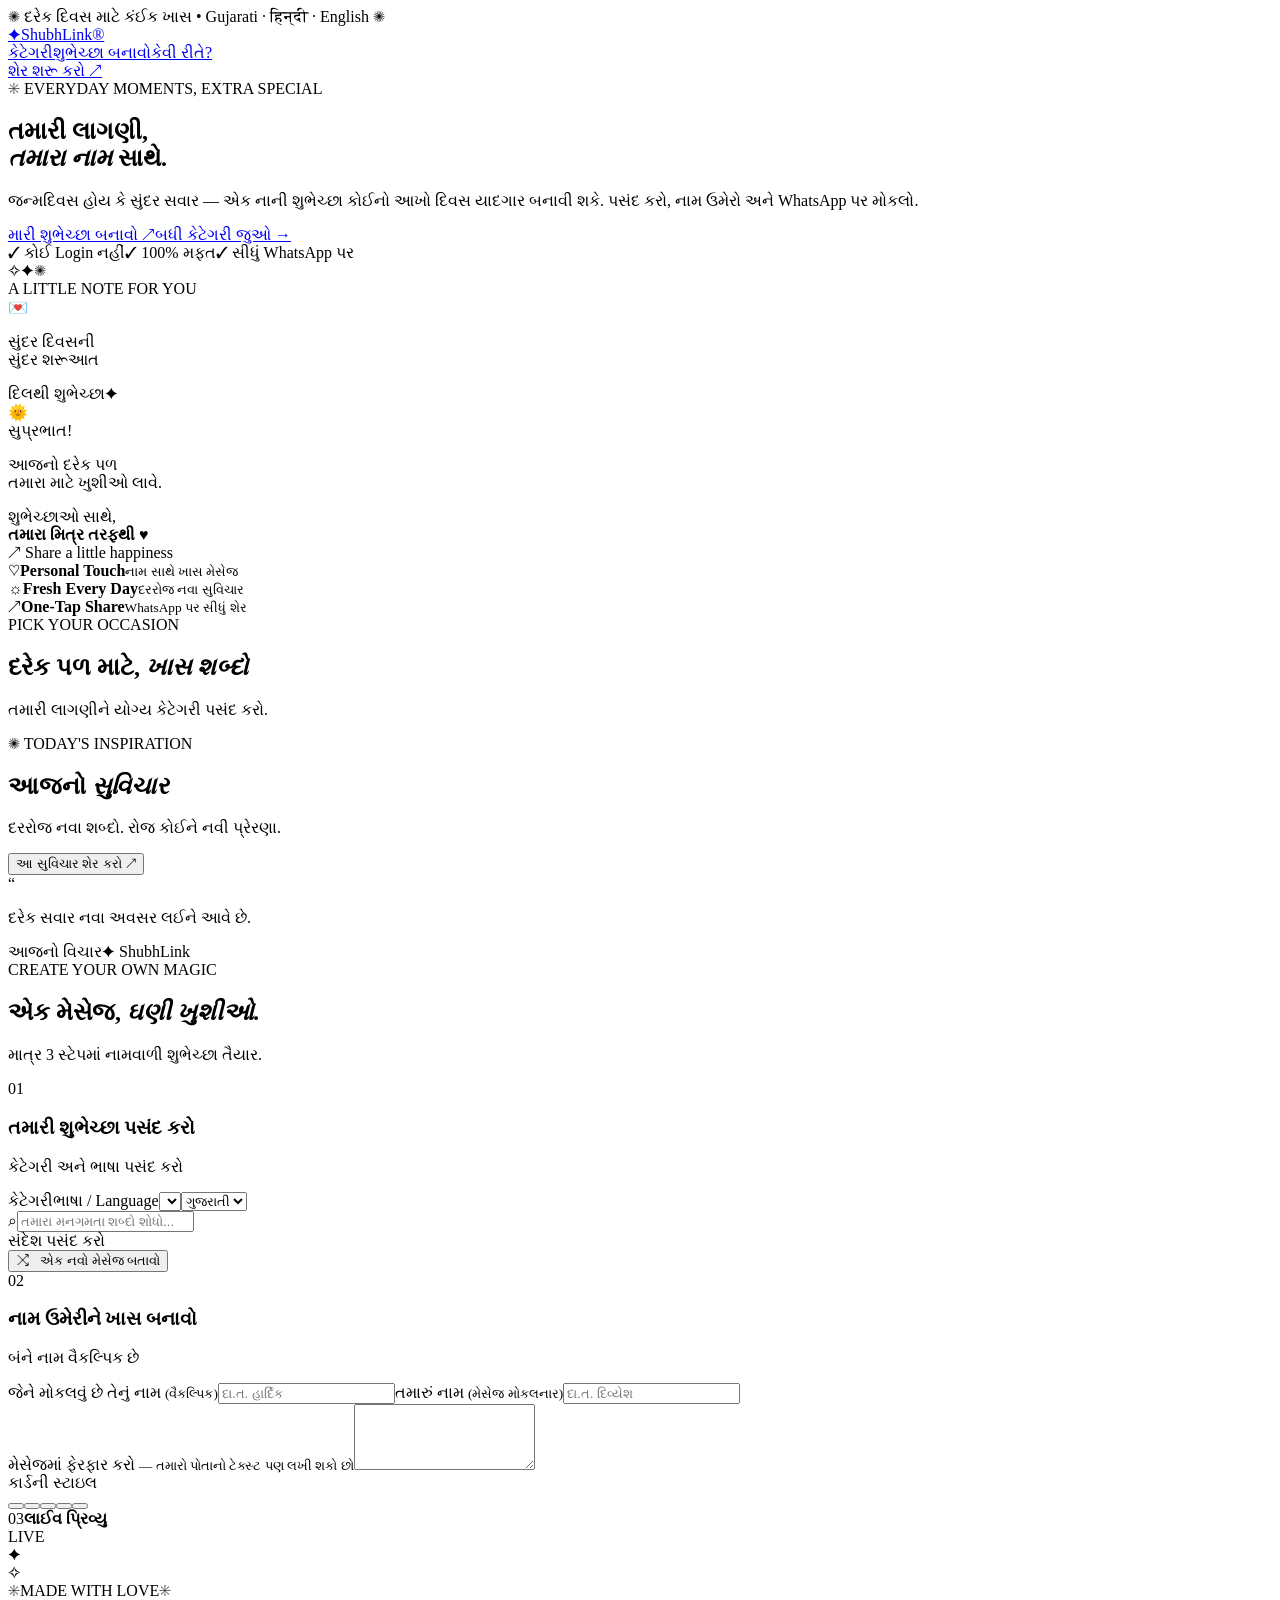
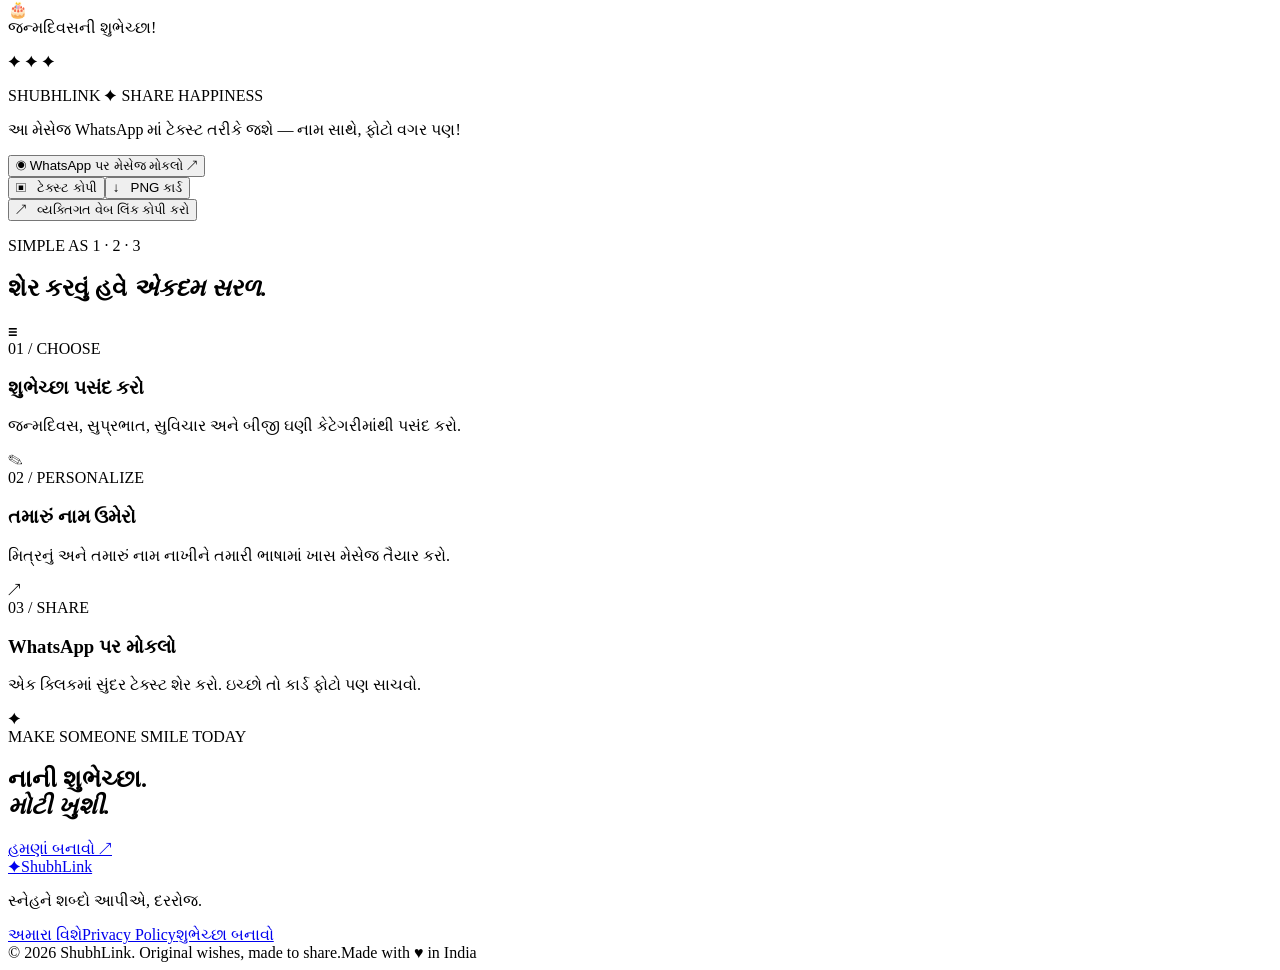
==== index.html @ 708e8452 "Add files via upload" ====
<!doctype html>
<html lang="gu">
<head>
  <meta charset="utf-8">
  <meta name="viewport" content="width=device-width,initial-scale=1,viewport-fit=cover">
  <meta name="theme-color" content="#f7f4f0">
  <meta name="description" content="ShubhLink પર Birthday, Good Morning, રોજના સુવિચાર અને નવા વિચારોની સુંદર શુભેચ્છા બનાવો. તમારું અને મિત્રનું નામ લખીને WhatsApp પર ટેક્સ્ટ કે લિંક શેર કરો.">
  <meta property="og:type" content="website">
  <meta property="og:title" content="ShubhLink — નામ સાથે દિલથી શુભેચ્છા">
  <meta property="og:description" content="જન્મદિવસ, સુપ્રભાત અને દૈનિક સુવિચાર તમારા નામ સાથે WhatsApp પર મોકલો.">
  <meta name="robots" content="index,follow">
  <link rel="icon" href="assets/icon.svg" type="image/svg+xml">
  <link rel="manifest" href="manifest.webmanifest">
  <link rel="preconnect" href="https://fonts.googleapis.com">
  <link rel="preconnect" href="https://fonts.gstatic.com" crossorigin>
  <link href="https://fonts.googleapis.com/css2?family=Noto+Sans+Gujarati:wght@400;500;600;700;800&family=Manrope:wght@400;500;600;700;800&display=swap" rel="stylesheet">
  <link rel="stylesheet" href="styles.css">
  <script defer src="data.js"></script>
  <script defer src="app.js"></script>
  <title>ShubhLink — તમારી લાગણી, તમારા નામ સાથે</title>
</head>
<body>
  <div class="announcement"><span class="sun">✺</span> દરેક દિવસ માટે કંઈક ખાસ <span class="announce-dot">•</span> Gujarati · हिन्दी · English <span class="sun">✺</span></div>
  <header class="site-header">
    <a class="brand" href="#home" aria-label="ShubhLink Home"><span class="brand-icon">✦</span><span>Shubh<span class="brand-em">Link</span></span><span class="brand-reg">®</span></a>
    <nav class="header-nav" aria-label="મુખ્ય મેનુ"><a href="#categories">કેટેગરી</a><a href="#create">શુભેચ્છા બનાવો</a><a href="#how">કેવી રીતે?</a></nav>
    <a href="#create" class="nav-cta">શેર શરૂ કરો <span aria-hidden="true">↗</span></a>
  </header>
  <main id="home">
    <section class="hero wrap" aria-label="સ્વાગત">
      <div class="hero-content">
        <div class="eyebrow"><span class="eyebrow-bloom">✳</span> EVERYDAY MOMENTS, EXTRA SPECIAL</div>
        <h1>તમારી લાગણી,<br><em>તમારા નામ</em> સાથે.</h1>
        <p class="hero-description">જન્મદિવસ હોય કે સુંદર સવાર — એક નાની શુભેચ્છા કોઈનો આખો દિવસ યાદગાર બનાવી શકે. પસંદ કરો, નામ ઉમેરો અને WhatsApp પર મોકલો.</p>
        <div class="hero-cta-row"><a class="primary-button" href="#create">મારી શુભેચ્છા બનાવો <span>↗</span></a><a href="#categories" class="text-link">બધી કેટેગરી જુઓ <span>→</span></a></div>
        <div class="hero-points"><span>✓ કોઈ Login નહીં</span><span>✓ 100% મફત</span><span>✓ સીધું WhatsApp પર</span></div>
      </div>
      <div class="hero-illustration" aria-hidden="true">
        <div class="orbit orbit-one"></div><div class="orbit orbit-two"></div>
        <span class="hero-spark spark1">✧</span><span class="hero-spark spark2">✦</span><span class="hero-spark spark3">✺</span>
        <div class="note note-back"><div class="note-mini">A LITTLE NOTE FOR YOU</div><div class="note-back-emoji">💌</div><p>સુંદર દિવસની<br>સુંદર શરૂઆત</p></div>
        <div class="note note-front"><div class="note-top"><span>દિલથી શુભેચ્છા</span><span>✦</span></div><div class="note-icon">🌞</div><div class="note-big">સુપ્રભાત!</div><p>આજનો દરેક પળ<br>તમારા માટે ખુશીઓ લાવે.</p><div class="note-sign">શુભેચ્છાઓ સાથે,<br><strong>તમારા મિત્ર તરફથી ♥</strong></div></div>
        <div class="hero-send">↗ <span>Share a little happiness</span></div>
      </div>
    </section>
    <section class="quick-promise wrap"><div><span class="promise-icon">♡</span><strong>Personal Touch</strong><small>નામ સાથે ખાસ મેસેજ</small></div><div><span class="promise-icon">☼</span><strong>Fresh Every Day</strong><small>દરરોજ નવા સુવિચાર</small></div><div><span class="promise-icon">↗</span><strong>One-Tap Share</strong><small>WhatsApp પર સીધું શેર</small></div></section>
    <section class="category-section wrap" id="categories"><div class="section-intro"><div><span class="small-head">PICK YOUR OCCASION</span><h2>દરેક પળ માટે, <em>ખાસ શબ્દો</em></h2></div><p>તમારી લાગણીને યોગ્ય કેટેગરી પસંદ કરો.</p></div><div id="categoryGrid" class="category-grid" aria-label="શુભેચ્છા કેટેગરી"></div></section>
    <section class="today-section wrap" aria-labelledby="todayHeading"><div class="today-left"><div class="daily-badge">✺ TODAY'S INSPIRATION</div><h2 id="todayHeading">આજનો <em>સુવિચાર</em></h2><p>દરરોજ નવા શબ્દો. રોજ કોઈને નવી પ્રેરણા.</p><button type="button" id="useDaily" class="today-button">આ સુવિચાર શેર કરો <span>↗</span></button></div><div class="today-quote"><div class="today-quotation">“</div><p id="dailyQuoteText">દરેક સવાર નવા અવસર લઈને આવે છે.</p><div class="quote-foot"><span id="dailyDate">આજનો વિચાર</span><span>✦ ShubhLink</span></div></div></section>
    <section class="creator-section wrap" id="create"><div class="section-intro creator-heading"><div><span class="small-head">CREATE YOUR OWN MAGIC</span><h2>એક મેસેજ, <em>ઘણી ખુશીઓ.</em></h2></div><p>માત્ર 3 સ્ટેપમાં નામવાળી શુભેચ્છા તૈયાર.</p></div>
      <div id="recipientBanner" class="recipient-banner" hidden><div><strong id="recipientHeading">તમારા માટે ખાસ શુભેચ્છા 💌</strong><p id="recipientSub">તમારા મિત્રએ આ શુભેચ્છા મોકલી છે.</p></div><button type="button" id="createYourOwn" class="banner-action">મારી પણ બનાવું ↗</button></div>
      <div class="creator-layout">
        <div class="studio-panel">
          <div class="studio-header"><span class="step-pip">01</span><div><h3>તમારી શુભેચ્છા પસંદ કરો</h3><p>કેટેગરી અને ભાષા પસંદ કરો</p></div></div>
          <div class="filter-row"><label class="field-label" for="categorySelect">કેટેગરી</label><label class="field-label" for="languageSelect">ભાષા / Language</label><select id="categorySelect" aria-label="કેટેગરી"></select><select id="languageSelect" aria-label="ભાષા"><option value="gu">ગુજરાતી</option><option value="hi">हिन्दी</option><option value="en">English</option></select></div>
          <div class="search-bar"><span aria-hidden="true">⌕</span><input type="search" id="messageSearch" placeholder="તમારા મનગમતા શબ્દો શોધો..." aria-label="શુભેચ્છા શોધો"></div>
          <div class="template-heading"><span>સંદેશ પસંદ કરો</span><span id="resultCount" class="template-count"></span></div>
          <div id="templateGrid" class="template-grid" aria-label="તૈયાર શુભેચ્છા મેસેજ"></div>
          <button type="button" class="random-button" id="randomButton">⤨ &nbsp; એક નવો મેસેજ બતાવો</button>
          <div class="form-divider"></div>
          <div class="studio-header"><span class="step-pip">02</span><div><h3>નામ ઉમેરીને ખાસ બનાવો</h3><p>બંને નામ વૈકલ્પિક છે</p></div></div>
          <div class="name-fields"><label>જેને મોકલવું છે તેનું નામ <small>(વૈકલ્પિક)</small><input id="recipientName" maxlength="50" placeholder="દા.ત. હાર્દિક" autocomplete="off"></label><label>તમારું નામ <small>(મેસેજ મોકલનાર)</small><input id="senderName" maxlength="50" placeholder="દા.ત. દિવ્યેશ" autocomplete="name"></label></div>
          <label class="custom-label" for="customMessage">મેસેજમાં ફેરફાર કરો <small>— તમારો પોતાનો ટેક્સ્ટ પણ લખી શકો છો</small></label><textarea id="customMessage" rows="4" maxlength="450" spellcheck="true"></textarea>
          <div class="style-picker"><span>કાર્ડની સ્ટાઇલ</span><div id="themeSwatches" class="swatches" role="group" aria-label="કાર્ડ કલર પસંદ કરો"><button data-theme="rose" type="button" class="swatch rose active" aria-label="ગુલાબી રંગ" aria-pressed="true"></button><button data-theme="sunshine" type="button" class="swatch sunshine" aria-label="સોનેરી રંગ" aria-pressed="false"></button><button data-theme="mint" type="button" class="swatch mint" aria-label="લીલો રંગ" aria-pressed="false"></button><button data-theme="violet" type="button" class="swatch violet" aria-label="જાંબલી રંગ" aria-pressed="false"></button><button data-theme="midnight" type="button" class="swatch midnight" aria-label="બ્લુ રંગ" aria-pressed="false"></button></div></div>
        </div>
        <aside class="preview-panel" aria-label="તમારી શુભેચ્છાની પ્રિવ્યુ"><div class="preview-header"><div><span class="step-pip">03</span><strong>લાઈવ પ્રિવ્યુ</strong></div><span class="preview-hint"><span class="live-dot"></span> LIVE</span></div>
          <div id="wishCard" class="wish-card theme-rose"><div class="card-pattern pattern-a">✦</div><div class="card-pattern pattern-b">✧</div><div class="card-topline"><span>✳</span><span>MADE WITH LOVE</span><span>✳</span></div><div id="cardEmoji" class="card-emoji">🎂</div><div id="cardTitle" class="card-title">જન્મદિવસની શુભેચ્છા!</div><div id="cardRecipient" class="card-recipient" hidden></div><p id="cardMessage" class="card-message"></p><div class="card-sep">✦ ✦ ✦</div><p id="cardSender" class="card-sender"></p><div class="card-brand">SHUBHLINK <span>✦</span> SHARE HAPPINESS</div></div>
          <p class="preview-tip">આ મેસેજ WhatsApp માં ટેક્સ્ટ તરીકે જશે — નામ સાથે, ફોટો વગર પણ!</p>
          <div class="share-stack"><button id="whatsappButton" type="button" class="whatsapp-button"><span class="wa-mark">◉</span> WhatsApp પર મેસેજ મોકલો <span>↗</span></button><div class="secondary-actions"><button type="button" id="copyButton">▣ &nbsp; ટેક્સ્ટ કોપી</button><button type="button" id="downloadButton">↓ &nbsp; PNG કાર્ડ</button></div><button class="link-action" type="button" id="copyLinkButton">↗ &nbsp; વ્યક્તિગત વેબ લિંક કોપી કરો</button><p id="shareFeedback" class="share-feedback" role="status" aria-live="polite"></p></div>
        </aside>
      </div>
    </section>
    <section class="how-section wrap" id="how"><div class="section-intro"><div><span class="small-head">SIMPLE AS 1 · 2 · 3</span><h2>શેર કરવું હવે <em>એકદમ સરળ.</em></h2></div></div><div class="how-grid"><article><div class="how-icon">☰</div><span>01 / CHOOSE</span><h3>શુભેચ્છા પસંદ કરો</h3><p>જન્મદિવસ, સુપ્રભાત, સુવિચાર અને બીજી ઘણી કેટેગરીમાંથી પસંદ કરો.</p></article><article><div class="how-icon">✎</div><span>02 / PERSONALIZE</span><h3>તમારું નામ ઉમેરો</h3><p>મિત્રનું અને તમારું નામ નાખીને તમારી ભાષામાં ખાસ મેસેજ તૈયાર કરો.</p></article><article><div class="how-icon">↗</div><span>03 / SHARE</span><h3>WhatsApp પર મોકલો</h3><p>એક ક્લિકમાં સુંદર ટેક્સ્ટ શેર કરો. ઇચ્છો તો કાર્ડ ફોટો પણ સાચવો.</p></article></div></section>
    <section class="bottom-cta wrap"><div class="cta-star">✦</div><div><span>MAKE SOMEONE SMILE TODAY</span><h2>નાની શુભેચ્છા.<br><em>મોટી ખુશી.</em></h2></div><a href="#create" class="white-button">હમણાં બનાવો ↗</a></section>
  </main>
  <footer class="site-footer wrap"><div class="footer-primary"><div><a class="brand" href="#home"><span class="brand-icon">✦</span><span>Shubh<span class="brand-em">Link</span></span></a><p>સ્નેહને શબ્દો આપીએ, દરરોજ.</p></div><div class="footer-links"><a href="about.html">અમારા વિશે</a><a href="privacy.html">Privacy Policy</a><a href="#create">શુભેચ્છા બનાવો</a></div></div><div class="footer-bottom"><span>© <span id="year">2026</span> ShubhLink. Original wishes, made to share.</span><span>Made with ♥ in India</span></div></footer>
</body>
</html>
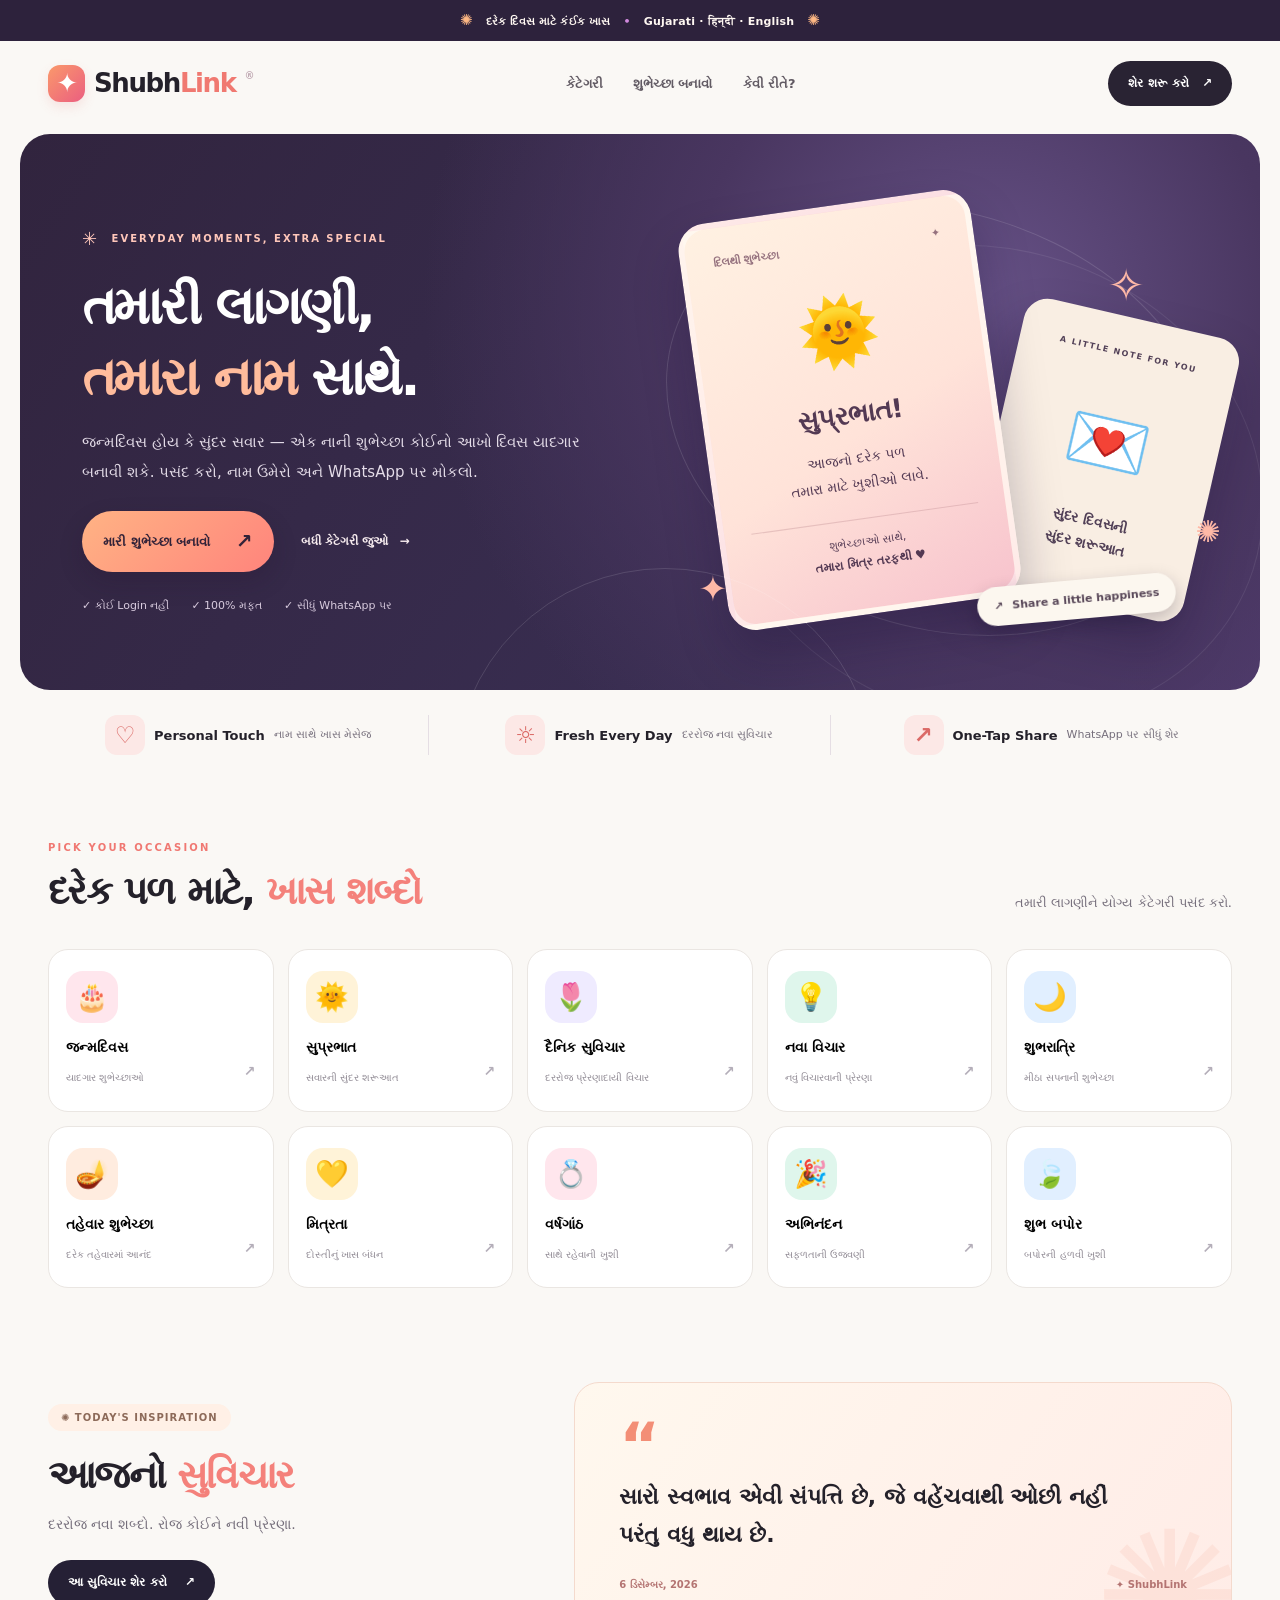
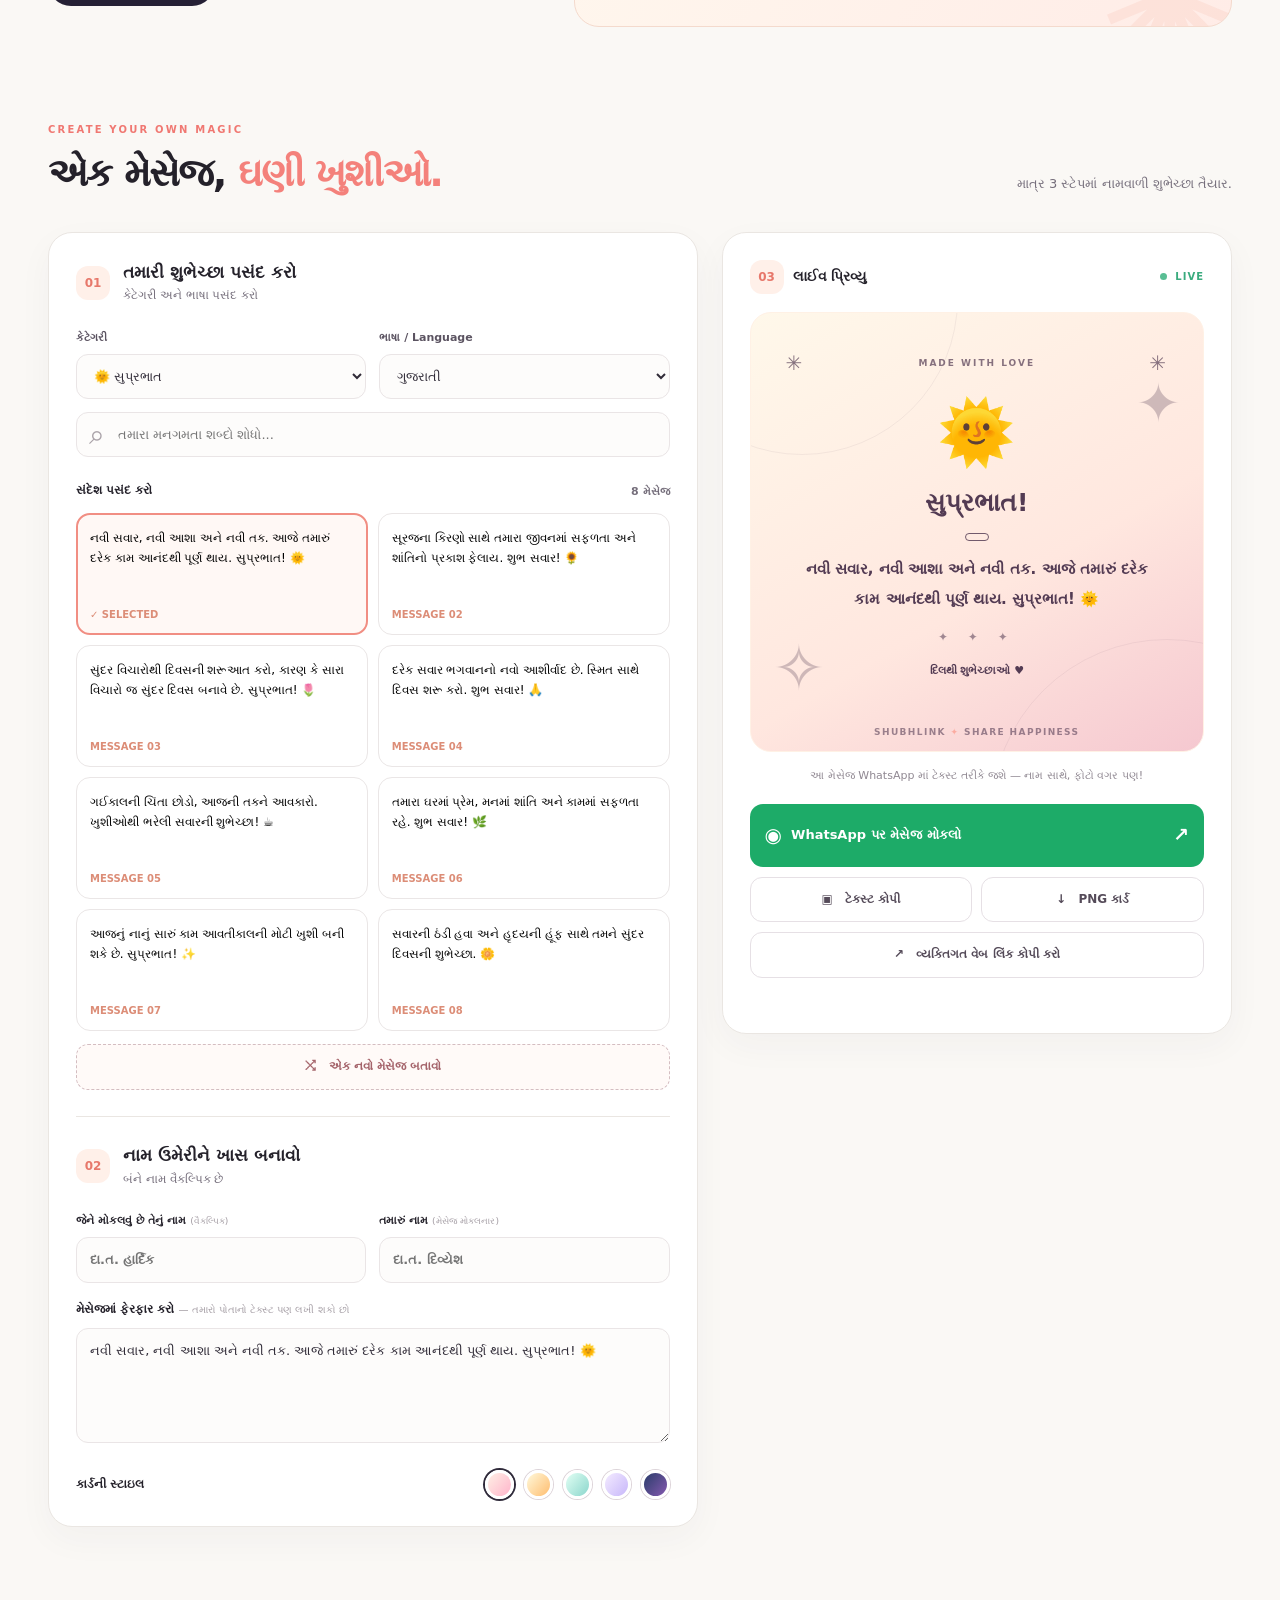
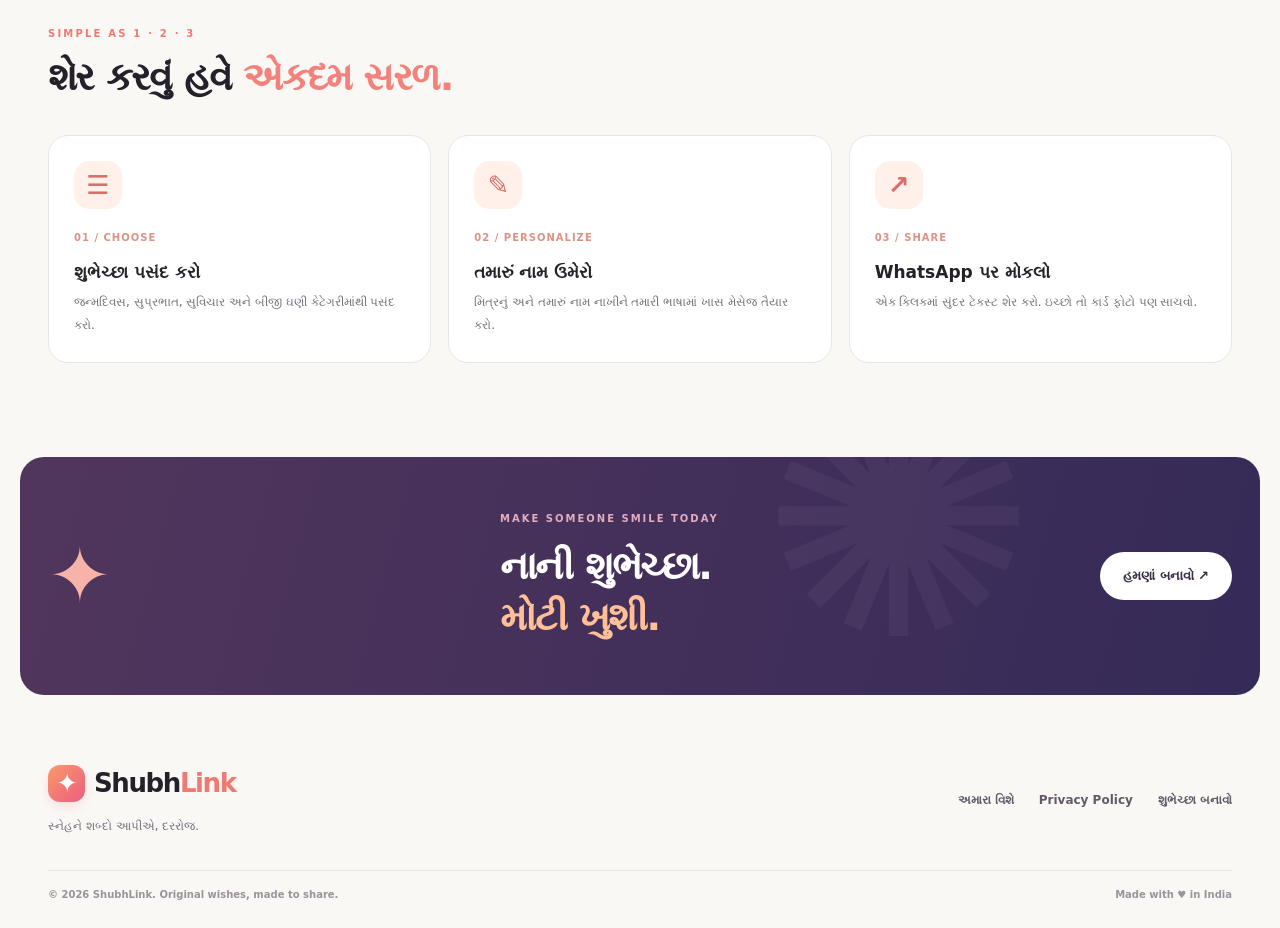
==== commit 7e31ac7b: "Fix ShubhLink GitHub Pages: bundle styles and scripts in index.html" ====
--- a/index.html
+++ b/index.html
@@ -9,14 +9,21 @@
   <meta property="og:title" content="ShubhLink — નામ સાથે દિલથી શુભેચ્છા">
   <meta property="og:description" content="જન્મદિવસ, સુપ્રભાત અને દૈનિક સુવિચાર તમારા નામ સાથે WhatsApp પર મોકલો.">
   <meta name="robots" content="index,follow">
-  <link rel="icon" href="assets/icon.svg" type="image/svg+xml">
-  <link rel="manifest" href="manifest.webmanifest">
+
+
   <link rel="preconnect" href="https://fonts.googleapis.com">
   <link rel="preconnect" href="https://fonts.gstatic.com" crossorigin>
   <link href="https://fonts.googleapis.com/css2?family=Noto+Sans+Gujarati:wght@400;500;600;700;800&family=Manrope:wght@400;500;600;700;800&display=swap" rel="stylesheet">
-  <link rel="stylesheet" href="styles.css">
-  <script defer src="data.js"></script>
-  <script defer src="app.js"></script>
+  <style>
+:root{--ink:#24212a;--muted:#756e7b;--bg:#faf8f5;--line:#eae6e2;--coral:#f26d65;--purple:#6a4ad9;--font:'Noto Sans Gujarati','Manrope',system-ui,sans-serif;--latin:'Manrope','Noto Sans Gujarati',system-ui,sans-serif}*{box-sizing:border-box}html{scroll-behavior:smooth;scroll-padding-top:85px}body{margin:0;color:var(--ink);font-family:var(--font);background:var(--bg);line-height:1.65;-webkit-font-smoothing:antialiased}button,input,textarea,select{font:inherit}button,a{-webkit-tap-highlight-color:transparent}button{cursor:pointer}a{color:inherit;text-decoration:none}a:focus-visible,button:focus-visible,textarea:focus-visible,select:focus-visible,input:focus-visible{outline:3px solid #f8ae75;outline-offset:3px}button:disabled{cursor:not-allowed;opacity:.5}h1,h2,h3,p{margin-top:0}h1,h2{line-height:1.33}h2{font-size:clamp(26px,3vw,43px);letter-spacing:-1.6px;margin-bottom:6px}h2 em,h1 em{font-style:normal;color:#f4817b}h3{line-height:1.45}.wrap{max-width:1240px;padding-left:28px;padding-right:28px;margin:0 auto}.announcement{font:700 11px/1.5 var(--latin);letter-spacing:.2px;background:#2d223c;color:#fff8f2;text-align:center;padding:9px 10px}.announcement .sun{color:#feb884;font-size:15px;margin:0 9px}.announce-dot{color:#d28adf;margin:0 9px}.site-header{max-width:1240px;margin:auto;padding:20px 28px;display:flex;align-items:center;justify-content:space-between;gap:20px}.brand{display:inline-flex;align-items:center;gap:9px;white-space:nowrap;font:800 26px/1 var(--latin);letter-spacing:-1.4px}.brand-icon{width:37px;height:37px;display:grid;place-items:center;border-radius:12px;background:linear-gradient(135deg,#fa996b,#eb5e80);color:#fff;font-size:26px;box-shadow:0 5px 12px #e8757629}.brand-em{color:#f07971}.brand-reg{font:700 10px var(--latin);align-self:flex-start;margin-top:5px;color:#c1aab4}.header-nav{display:flex;gap:30px;align-items:center;font-size:13px;font-weight:700;color:#625b64}.header-nav a:hover,.text-link:hover{color:#f26d65}.nav-cta{font-size:12px;font-weight:800;background:#292333;color:#fff;padding:13px 20px;border-radius:100px;white-space:nowrap}.nav-cta span{margin-left:9px}.nav-cta:hover{background:#44345d}.hero{position:relative;display:grid;grid-template-columns:1.02fr .98fr;min-height:540px;border-radius:30px;background:radial-gradient(circle at 78% 30%,#665186 0,#493660 28%,transparent 54%),linear-gradient(124deg,#31243e,#392e52 67%,#513c6f);overflow:hidden;color:#fff;padding-top:66px;padding-bottom:50px;margin-top:8px}.hero:after{content:'';position:absolute;width:420px;height:420px;left:35%;bottom:-300px;border:1px solid #ffffff20;border-radius:50%}.hero-content{position:relative;z-index:3;max-width:570px;align-self:center;padding-left:34px}.eyebrow{font:800 10px/1.4 var(--latin);letter-spacing:2px;color:#ffc7ba;margin-bottom:19px}.eyebrow-bloom{font-size:18px;vertical-align:middle;margin-right:7px}.hero h1{font-size:clamp(38px,4.1vw,64px);letter-spacing:-2.9px;line-height:1.36;font-weight:800;margin-bottom:16px}.hero h1 em{color:#ffbc9c}.hero-description{font-size:15px;line-height:1.95;color:#e4dce8;max-width:510px;margin-bottom:24px}.hero-cta-row{display:flex;align-items:center;gap:27px;flex-wrap:wrap}.primary-button{display:inline-flex;align-items:center;gap:26px;border-radius:60px;padding:14px 21px;background:linear-gradient(135deg,#ffb384,#ff847c);color:#322238;font-size:13px;font-weight:800;box-shadow:0 10px 25px #21112733}.primary-button span{font-size:20px}.primary-button:hover{filter:brightness(1.06);transform:translateY(-1px)}.text-link{font-size:12px;font-weight:800;color:#f6ebee}.text-link span{margin-left:7px}.hero-points{display:flex;flex-wrap:wrap;gap:12px 22px;margin-top:25px;font-size:11px;color:#d9ccdf}.hero-illustration{position:relative;min-height:440px}.orbit{position:absolute;border:1px solid #ffffff21;border-radius:50%;inset:12px 12px 12px 8px;transform:rotate(18deg)}.orbit-two{inset:49px -35px -80px 60px;border-color:#ffffff14}.note{position:absolute;box-shadow:0 28px 50px #170b3044}.note-back{width:220px;height:290px;background:#f9eee3;color:#524057;border-radius:24px;transform:rotate(13deg);right:18px;top:115px;text-align:center;padding:32px 18px}.note-mini{font:800 8px var(--latin);letter-spacing:1.5px}.note-back-emoji{font-size:68px;margin-top:31px}.note-back p{font-size:14px;font-weight:800;margin-top:12px}.note-front{width:295px;min-height:410px;background:linear-gradient(152deg,#fff1e2,#ffe3d9 55%,#f7c3cd);color:#533953;border-radius:28px;left:50px;top:5px;padding:27px;text-align:center;transform:rotate(-8deg);border:6px solid #ffffff73}.note-top{display:flex;justify-content:space-between;font-size:11px;font-weight:700;color:#95717e}.note-icon{font-size:66px;margin:22px auto 7px}.note-big{font-size:26px;font-weight:800}.note-front p{font-size:14px;line-height:1.8;margin:10px 0 22px}.note-sign{border-top:1px solid #b8838a55;padding-top:13px;font-size:11px;line-height:1.8}.note-sign strong{font-size:12px}.hero-spark{position:absolute;z-index:2;color:#ffb9a7}.spark1{font-size:45px;top:11%;right:15%}.spark2{font-size:35px;bottom:5%;left:8%}.spark3{font-size:30px;bottom:19%;right:2%}.hero-send{position:absolute;bottom:21px;right:56px;background:#fcf7ef;color:#594859;border-radius:30px;padding:13px 17px;font:800 11px var(--latin);z-index:5;transform:rotate(-5deg);box-shadow:0 7px 18px #120d253b}.hero-send span{margin-left:5px}.quick-promise{display:grid;grid-template-columns:repeat(3,1fr);gap:20px;margin-top:25px;margin-bottom:86px}.quick-promise>div{display:flex;align-items:center;gap:9px;justify-content:center;border-right:1px solid #e5dee4}.quick-promise>div:last-child{border-right:none}.promise-icon{width:40px;height:40px;display:grid;place-items:center;border-radius:12px;background:#fce8e6;color:#db6a67;font:700 23px var(--latin);flex:none}.quick-promise strong{font:800 13px var(--latin);white-space:nowrap}.quick-promise small{font-size:11px;color:var(--muted)}.section-intro{display:flex;align-items:end;justify-content:space-between;gap:24px;margin-bottom:27px}.section-intro p{color:var(--muted);font-size:13px;margin:0 0 9px}.small-head{display:block;color:#f07872;font:800 10px/1.3 var(--latin);letter-spacing:2.2px;margin-bottom:11px}.category-grid{display:grid;grid-template-columns:repeat(5,minmax(0,1fr));gap:14px}.category-tile{border:1px solid var(--line);background:#fff;border-radius:20px;text-align:left;padding:21px 17px;transition:transform .2s,border-color .2s,box-shadow .2s;min-height:160px}.category-tile:hover{transform:translateY(-4px);border-color:#f3c3be;box-shadow:0 13px 25px #3524340d}.tile-icon{display:grid;place-items:center;width:52px;height:52px;border-radius:17px;font-size:27px;margin-bottom:13px}.tile-pink{background:#ffe6ed}.tile-yellow{background:#fff3d8}.tile-lavender{background:#efebff}.tile-mint{background:#dff6ec}.tile-blue{background:#e1efff}.tile-peach{background:#ffecdf}.category-tile strong{display:block;font-size:14px;margin-bottom:4px}.category-tile small{color:#8d8791;font-size:10px}.tile-arrow{float:right;font:700 14px var(--latin);color:#b4aeb9}.today-section{display:grid;grid-template-columns:.85fr 1.15fr;gap:40px;align-items:center;margin-top:94px;margin-bottom:94px}.today-left h2{margin-top:18px}.today-left p{font-size:14px;color:var(--muted);margin-top:13px}.daily-badge{display:inline-flex;align-items:center;gap:8px;color:#8d6a59;background:#fff0e6;border-radius:30px;padding:7px 13px;font:800 10px/1.3 var(--latin);letter-spacing:1px}.today-button{border:none;background:#252035;color:#fff;border-radius:50px;padding:13px 20px;font-weight:800;font-size:12px;margin-top:10px}.today-button span{margin-left:14px}.today-button:hover{background:#4b355e}.today-quote{position:relative;min-height:244px;display:flex;flex-direction:column;justify-content:center;border:1px solid #f4dacd;border-radius:25px;background:linear-gradient(125deg,#fff8ee,#ffece7);padding:32px 44px;overflow:hidden}.today-quote:after{content:'✺';font:180px/1 var(--latin);color:#f8c2b344;position:absolute;right:-14px;bottom:-62px}.today-quotation{font:900 62px/1 var(--latin);color:#f38e76}.today-quote p{font-size:clamp(16px,1.8vw,22px);line-height:1.7;font-weight:800;max-width:530px;margin:1px 0 24px;position:relative;z-index:1}.quote-foot{display:flex;justify-content:space-between;gap:15px;color:#b47472;font-size:10px;font-weight:700;position:relative;z-index:1}.creator-section{padding-top:2px}.creator-heading{margin-bottom:28px}.creator-layout{display:grid;grid-template-columns:minmax(0,1.12fr) minmax(340px,.88fr);gap:24px;align-items:start}.studio-panel,.preview-panel{background:white;border:1px solid var(--line);border-radius:24px;padding:27px;box-shadow:0 12px 35px #3e32410a}.preview-panel{position:sticky;top:14px}.studio-header{display:flex;align-items:center;gap:13px;margin-bottom:23px}.step-pip{width:34px;height:34px;border-radius:12px;background:#fff0e9;color:#e7786b;display:grid;place-items:center;flex:none;font:800 12px var(--latin)}.studio-header h3{font-size:17px;margin:0 0 2px}.studio-header p{font-size:12px;color:var(--muted);margin:0}.filter-row{display:grid;grid-template-columns:1fr 1fr;gap:7px 13px}.field-label{font-size:11px;font-weight:800;color:#5b5361}.filter-row select,.name-fields input,.search-bar input,.custom-label+textarea{width:100%;background:#fdfcfb;border:1px solid #eae5e6;border-radius:12px;padding:11px 13px;font-size:13px;color:#312c38;outline-color:#e6a7a1}.filter-row select{appearance:auto;height:45px}.search-bar{display:flex;align-items:center;border:1px solid #eae5e6;background:#fdfcfb;border-radius:12px;padding-left:12px;margin-top:13px;color:#aaa3a9}.search-bar span{font:500 28px/1 var(--latin)}.search-bar input{border:none;background:transparent;outline:none;height:43px}.template-heading{display:flex;justify-content:space-between;align-items:center;margin:24px 0 12px;font-size:12px;font-weight:800}.template-count{font:600 11px var(--latin);color:var(--muted)}.template-grid{display:grid;grid-template-columns:1fr 1fr;gap:10px}.template-item{min-height:122px;border:1px solid #eae6e6;background:#fff;border-radius:14px;padding:14px 13px;text-align:left;display:flex;flex-direction:column;justify-content:space-between;gap:9px;transition:border-color .2s,background .2s}.template-item:hover{background:#fffbfa;border-color:#f3bbb5}.template-item.active{border:2px solid #f18e83;background:#fff8f5;padding:13px 12px}.template-item span{font-size:12px;line-height:1.7;display:-webkit-box;-webkit-line-clamp:3;-webkit-box-orient:vertical;overflow:hidden}.template-item small{color:#dc8d77;font:800 10px var(--latin)}.empty-state{grid-column:1/-1;border:1px dashed #e9dce0;padding:26px;text-align:center;border-radius:14px;font-size:13px;color:var(--muted)}.random-button{border:1px dashed #d4bdc1;background:#fffaf8;color:#a5646b;border-radius:12px;padding:12px;width:100%;margin-top:13px;font-size:12px;font-weight:700}.random-button:hover{background:#ffece9}.form-divider{height:1px;background:var(--line);margin:26px 0}.name-fields{display:grid;grid-template-columns:1fr 1fr;gap:13px;margin-bottom:17px}.name-fields label{font-size:11px;font-weight:800}.name-fields small,.custom-label small{color:#a49da4;font-weight:500}.name-fields input{display:block;margin-top:7px}.custom-label{display:block;font-size:12px;font-weight:800;margin-bottom:8px}.custom-label+textarea{min-height:100px;resize:vertical;line-height:1.75}.style-picker{margin-top:19px;display:flex;justify-content:space-between;align-items:center;gap:15px;font-size:12px;font-weight:800}.swatches{display:flex;gap:10px}.swatch{width:29px;height:29px;border-radius:50%;border:3px solid white;box-shadow:0 0 0 1px #ddd4d9}.swatch.active{box-shadow:0 0 0 2px #2f2a3a,0 0 0 5px #fff}.swatch.rose{background:linear-gradient(130deg,#fff0e5,#ffb4cb)}.swatch.sunshine{background:linear-gradient(130deg,#fff9db,#ffbd6f)}.swatch.mint{background:linear-gradient(130deg,#e2fff4,#8bd6cc)}.swatch.violet{background:linear-gradient(130deg,#f4ebff,#c7b7fa)}.swatch.midnight{background:linear-gradient(130deg,#2a3c6a,#855ab0)}.preview-header{display:flex;justify-content:space-between;align-items:center;margin-bottom:18px}.preview-header>div{display:flex;align-items:center;gap:9px;font-size:14px}.preview-hint{font:800 10px var(--latin);color:#3aab7e;letter-spacing:1px}.live-dot{display:inline-block;width:7px;height:7px;border-radius:50%;background:#59be94;margin-right:4px}.wish-card{position:relative;isolation:isolate;border-radius:21px;overflow:hidden;display:flex;align-items:center;justify-content:center;flex-direction:column;text-align:center;min-height:440px;padding:27px 35px 33px;background:linear-gradient(150deg,#fff8ea,#ffe7df 60%,#f5c8d0);color:#533b53;border:1px solid #fff1e5;transition:background .25s,color .25s}.wish-card:before,.wish-card:after{content:'';position:absolute;pointer-events:none;z-index:-1;border:1px solid currentColor;opacity:.07;border-radius:50%}.wish-card:before{width:310px;height:310px;top:-170px;left:-105px}.wish-card:after{width:350px;height:350px;bottom:-240px;right:-140px}.wish-card.theme-sunshine{background:linear-gradient(145deg,#fffbe6,#fff0c1 52%,#ffc778);color:#6c4a35}.wish-card.theme-mint{background:linear-gradient(145deg,#f1fff8,#d6f9e9 58%,#a4e1d8);color:#2b6258}.wish-card.theme-violet{background:linear-gradient(145deg,#fdf8ff,#ece1ff 55%,#d5c1f1);color:#5b4380}.wish-card.theme-midnight{background:linear-gradient(145deg,#202d5c,#433878 65%,#785b9e);color:#f9f5ff;border-color:#5c4c83}.card-pattern{position:absolute;opacity:.28}.pattern-a{font-size:54px;top:46px;right:22px}.pattern-b{font-size:63px;left:22px;bottom:30px}.card-topline{width:100%;display:flex;justify-content:space-between;align-items:center;gap:8px;font:800 9px var(--latin);letter-spacing:2px;opacity:.7;margin-bottom:20px}.card-topline span:first-child,.card-topline span:last-child{font-size:20px}.card-emoji{font-size:63px;line-height:1.2;margin-bottom:14px}.card-title{font-size:clamp(19px,2vw,25px);font-weight:800;margin-bottom:11px;line-height:1.5}.card-recipient{display:inline-block;border:1px solid currentColor;border-radius:25px;padding:3px 11px;margin-bottom:10px;font-size:12px;font-weight:800;opacity:.82}.card-message{font-size:clamp(13px,1.35vw,15px);line-height:2;max-width:355px;white-space:pre-line;overflow-wrap:anywhere;margin:3px auto 14px;font-weight:600}.card-sep{letter-spacing:8px;font-size:12px;opacity:.55}.card-sender{font-size:11px;margin:13px 0 25px;min-height:17px;white-space:pre-line;line-height:1.9;font-weight:700;overflow-wrap:anywhere}.card-brand{position:absolute;bottom:14px;letter-spacing:1.4px;font:800 9px var(--latin);opacity:.58}.card-brand span{color:#fc8b79}.preview-tip{font-size:11px;color:#8f8791;text-align:center;margin:14px 0 18px;line-height:1.8}.whatsapp-button{border:none;width:100%;border-radius:13px;padding:15px;background:#1dab68;color:#fff;font-size:13px;font-weight:800;display:flex;align-items:center;justify-content:center;gap:9px}.whatsapp-button:hover{background:#169257}.wa-mark{font-size:20px}.whatsapp-button>span:last-child{font-size:19px;margin-left:auto}.secondary-actions{display:grid;grid-template-columns:1fr 1fr;gap:9px;margin-top:10px}.secondary-actions button,.link-action{background:#fff;border:1px solid #e6e0e5;border-radius:12px;padding:12px 8px;font-size:12px;font-weight:800;color:#554b59}.secondary-actions button:hover,.link-action:hover{background:#fff4f0}.link-action{width:100%;margin-top:10px}.share-feedback{font-size:11px;color:#469771;text-align:center;min-height:18px;margin:10px 0 0}.recipient-banner{padding:16px 20px;background:#fff3e9;border:1px solid #f9d6c8;border-radius:16px;margin-bottom:22px;display:flex;justify-content:space-between;align-items:center;gap:15px}.recipient-banner[hidden]{display:none}.recipient-banner strong{font-size:14px}.recipient-banner p{margin:5px 0 0;font-size:12px;color:#936e68}.banner-action{background:#37283f;color:#fff;border:0;border-radius:30px;padding:10px 14px;font-weight:800;font-size:12px;white-space:nowrap}.how-section{margin-top:100px;margin-bottom:94px}.how-grid{display:grid;grid-template-columns:repeat(3,1fr);gap:17px}.how-grid article{background:white;border:1px solid var(--line);border-radius:20px;padding:25px;min-height:222px}.how-icon{display:grid;place-items:center;width:48px;height:48px;border-radius:15px;background:#fff0ea;color:#d86e68;font:700 26px var(--latin);margin-bottom:14px}.how-grid article>span{font:800 10px var(--latin);letter-spacing:1px;color:#de9285}.how-grid h3{margin:10px 0 7px;font-size:17px}.how-grid p{font-size:12px;color:var(--muted);line-height:1.9;margin:0}.bottom-cta{position:relative;min-height:238px;background:linear-gradient(105deg,#51365c,#352a58);border-radius:24px;color:#fff;display:flex;justify-content:space-between;align-items:center;gap:20px;padding-top:36px;padding-bottom:36px;overflow:hidden}.bottom-cta:after{content:'✺';position:absolute;right:18%;top:-100px;font:330px/1 var(--latin);color:#ffffff0a;pointer-events:none}.bottom-cta>div:not(.cta-star){z-index:1}.bottom-cta>div>span{font:800 10px var(--latin);letter-spacing:2px;color:#e2adc0}.bottom-cta h2{margin-top:10px;font-size:clamp(25px,3vw,39px)}.bottom-cta h2 em{color:#ffc098}.cta-star{font-size:76px;color:#f7b3aa;z-index:1;margin-right:7px}.white-button{display:inline-block;background:white;color:#392e44;border-radius:45px;padding:13px 23px;font-size:13px;font-weight:800;z-index:1;white-space:nowrap}.white-button:hover{background:#ffe4cf}.site-footer{margin-top:70px}.footer-primary{display:flex;justify-content:space-between;gap:25px;padding-bottom:33px}.footer-primary p{font-size:12px;color:var(--muted);margin:15px 0 0}.footer-links{display:flex;align-items:center;gap:25px;font-size:12px;font-weight:700;color:#625969}.footer-links a:hover{color:#e67c75}.footer-bottom{border-top:1px solid #eae4e6;padding:18px 0 28px;display:flex;justify-content:space-between;gap:20px;font:600 10px var(--latin);color:#9a939c}.legal-wrap{max-width:850px;margin:40px auto 100px;padding:0 24px}.legal-wrap h1{font-size:clamp(29px,4vw,46px);letter-spacing:-1px}.legal-wrap h2{font-size:20px;margin-top:35px;letter-spacing:0}.legal-wrap p,.legal-wrap li{color:#655e6c;font-size:14px;line-height:2}.legal-wrap .legal-note{background:#fff2e8;border-radius:12px;padding:16px 20px;margin-top:23px}
+@media(max-width:1020px){.hero-content{padding-left:10px}.hero h1{font-size:clamp(36px,4.3vw,56px)}.note-front{left:12px}.note-back{right:-11px}.hero-send{right:14px}.category-grid{grid-template-columns:repeat(5,1fr)}.category-tile{padding:16px 11px}.creator-layout{grid-template-columns:1fr 1fr;gap:14px}.studio-panel,.preview-panel{padding:20px}.card-message{font-size:12px}.wish-card{padding:24px 20px}}
+@media(max-width:760px){.wrap{padding-left:18px;padding-right:18px}.site-header{padding:15px 18px}.brand{font-size:22px}.brand-icon{width:33px;height:33px;font-size:23px}.header-nav{display:none}.nav-cta{font-size:11px;padding:10px 13px}.hero{display:flex;flex-direction:column;padding-top:45px;padding-bottom:0;margin-top:2px;border-radius:22px;min-height:0}.hero-content{padding-left:6px;padding-right:6px}.hero h1{font-size:clamp(35px,7vw,53px);letter-spacing:-1.8px}.hero-description{font-size:13px}.hero-illustration{min-height:370px;margin-top:18px}.note-front{left:calc(50% - 148px);width:280px;top:9px;transform:rotate(-7deg);min-height:350px;padding:20px}.note-icon{font-size:48px;margin:15px auto 4px}.note-big{font-size:22px}.note-front p{font-size:13px;margin:9px 0}.note-back{right:8%;top:82px;width:165px;height:222px;padding:20px 10px}.note-back-emoji{font-size:42px}.hero-send{bottom:8px;right:8%;padding:9px 14px}.quick-promise{grid-template-columns:1fr 1fr 1fr;gap:8px;margin-top:25px;margin-bottom:60px}.quick-promise>div{flex-direction:column;align-items:center;text-align:center;gap:5px}.quick-promise strong{font-size:10px}.quick-promise small{font-size:9px}.promise-icon{width:37px;height:37px}.category-grid{grid-template-columns:repeat(2,minmax(0,1fr))}.category-tile{min-height:142px;padding:15px}.section-intro{display:block}.section-intro p{margin-top:14px}.today-section{grid-template-columns:1fr;gap:24px;margin-top:60px;margin-bottom:65px}.today-quote{padding:25px;min-height:215px}.creator-layout{grid-template-columns:1fr}.studio-panel,.preview-panel{padding:19px}.preview-panel{position:static}.wish-card{max-width:490px;margin:0 auto;min-height:425px}.card-message{font-size:14px}.how-section{margin-top:75px;margin-bottom:60px}.how-grid{grid-template-columns:1fr;gap:11px}.how-grid article{min-height:0}.bottom-cta{display:block;min-height:220px;padding-top:35px;padding-bottom:35px}.cta-star{position:absolute;right:35px;top:15px;font-size:45px}.white-button{margin-top:15px}.site-footer{margin-top:55px}.footer-primary,.footer-bottom{flex-direction:column}.footer-links{flex-wrap:wrap;gap:16px}.footer-bottom{gap:8px}}
+@media(max-width:410px){.announcement{font-size:9px}.hero{padding-top:34px}.hero h1{font-size:34px}.hero-cta-row{gap:14px}.hero-points{gap:7px 12px;font-size:10px}.text-link{font-size:11px}.hero-illustration{min-height:346px}.note-front{width:235px;min-height:316px;left:calc(50% - 125px)}.note-back{right:-3%;width:150px;top:65px}.note-front p{font-size:12px}.note-sign{font-size:10px}.category-tile strong{font-size:12px}.studio-panel,.preview-panel{padding:15px}.name-fields,.template-grid{gap:8px}.name-fields{grid-template-columns:1fr}.template-item{min-height:135px}.whatsapp-button{font-size:12px}.card-title{font-size:20px}.card-message{font-size:12px}.wish-card{padding:20px;min-height:394px}.recipient-banner{flex-direction:column;align-items:stretch}}
+@media(prefers-reduced-motion:reduce){*,*:before,*:after{scroll-behavior:auto!important;transition:none!important}}
+
+  </style>
+
+
   <title>ShubhLink — તમારી લાગણી, તમારા નામ સાથે</title>
 </head>
 <body>
@@ -73,5 +80,383 @@
     <section class="bottom-cta wrap"><div class="cta-star">✦</div><div><span>MAKE SOMEONE SMILE TODAY</span><h2>નાની શુભેચ્છા.<br><em>મોટી ખુશી.</em></h2></div><a href="#create" class="white-button">હમણાં બનાવો ↗</a></section>
   </main>
   <footer class="site-footer wrap"><div class="footer-primary"><div><a class="brand" href="#home"><span class="brand-icon">✦</span><span>Shubh<span class="brand-em">Link</span></span></a><p>સ્નેહને શબ્દો આપીએ, દરરોજ.</p></div><div class="footer-links"><a href="about.html">અમારા વિશે</a><a href="privacy.html">Privacy Policy</a><a href="#create">શુભેચ્છા બનાવો</a></div></div><div class="footer-bottom"><span>© <span id="year">2026</span> ShubhLink. Original wishes, made to share.</span><span>Made with ♥ in India</span></div></footer>
+<script>
+/* Original, locally stored wish templates. No backend or external data required. */
+window.SHUBHLINK_DATA = {
+  categories: [
+    { id:'birthday', emoji:'🎂', gu:'જન્મદિવસ', en:'Birthday', hi:'जन्मदिन', desc:'યાદગાર શુભેચ્છાઓ', color:'pink' },
+    { id:'morning', emoji:'🌞', gu:'સુપ્રભાત', en:'Good Morning', hi:'सुप्रभात', desc:'સવારની સુંદર શરૂઆત', color:'yellow' },
+    { id:'suvichar', emoji:'🌷', gu:'દૈનિક સુવિચાર', en:'Daily Thoughts', hi:'सुविचार', desc:'દરરોજ પ્રેરણાદાયી વિચાર', color:'lavender' },
+    { id:'newthought', emoji:'💡', gu:'નવા વિચાર', en:'Fresh Ideas', hi:'नई सोच', desc:'નવું વિચારવાની પ્રેરણા', color:'mint' },
+    { id:'night', emoji:'🌙', gu:'શુભરાત્રિ', en:'Good Night', hi:'शुभ रात्रि', desc:'મીઠા સપનાની શુભેચ્છા', color:'blue' },
+    { id:'festival', emoji:'🪔', gu:'તહેવાર શુભેચ્છા', en:'Festivals', hi:'त्योहार', desc:'દરેક તહેવારમાં આનંદ', color:'peach' },
+    { id:'friendship', emoji:'💛', gu:'મિત્રતા', en:'Friendship', hi:'दोस्ती', desc:'દોસ્તીનું ખાસ બંધન', color:'yellow' },
+    { id:'anniversary', emoji:'💍', gu:'વર્ષગાંઠ', en:'Anniversary', hi:'सालगिरह', desc:'સાથે રહેવાની ખુશી', color:'pink' },
+    { id:'congrats', emoji:'🎉', gu:'અભિનંદન', en:'Congratulations', hi:'बधाई', desc:'સફળતાની ઉજવણી', color:'mint' },
+    { id:'afternoon', emoji:'🍃', gu:'શુભ બપોર', en:'Good Afternoon', hi:'शुभ दोपहर', desc:'બપોરની હળવી ખુશી', color:'blue' },
+  ],
+  wishes: {
+    gu: {
+      birthday: [
+        'તમારા જીવનનું દરેક નવું વર્ષ પ્રેમ, સ્વાસ્થ્ય અને સુંદર સંભારણાં લઈને આવે. જન્મદિવસની હાર્દિક શુભકામનાઓ! 🎂',
+        'આજે તમારા ચહેરા પર જેટલું સ્મિત છે, એટલી જ ખુશીઓ આખું વર્ષ તમારી સાથે રહે. હેપ્પી બર્થડે! 🎈',
+        'સપનાં મોટાં જુઓ, દિલથી જીવો અને દરેક નવી શરૂઆતને ઉત્સવ બનાવો. જન્મદિવસ મુબારક! ✨',
+        'તમારા દરેક પગલે સફળતા મળે, દરેક સંબંધમાં સ્નેહ રહે અને દરેક દિવસ નવી આશા લાવે. જન્મદિવસની શુભેચ્છા! 💐',
+        'જીવનની સફરમાં ખુશીના રંગ ક્યારેય ઓછા ન પડે. આવનારા વર્ષ માટે ખૂબ ખૂબ શુભકામનાઓ! 🎁',
+        'એક ખાસ વ્યક્તિ માટે એક ખાસ દિવસ. તમે હંમેશાં હસતા રહો, ખીલતા રહો અને આગળ વધતા રહો. 🎂',
+        'આકાશ જેટલી આશાઓ અને ફૂલો જેટલી ખુશીઓ તમને મળે. તમારા જન્મદિવસે દિલથી શુભેચ્છાઓ! 🌸',
+        'આજના દિવસની દરેક પળ તમારા માટે સુંદર યાદ બની રહે. જન્મદિવસની ખૂબ ખૂબ શુભેચ્છાઓ! 🥳'
+      ],
+      morning: [
+        'નવી સવાર, નવી આશા અને નવી તક. આજે તમારું દરેક કામ આનંદથી પૂર્ણ થાય. સુપ્રભાત! 🌞',
+        'સૂરજના કિરણો સાથે તમારા જીવનમાં સફળતા અને શાંતિનો પ્રકાશ ફેલાય. શુભ સવાર! 🌻',
+        'સુંદર વિચારોથી દિવસની શરૂઆત કરો, કારણ કે સારા વિચારો જ સુંદર દિવસ બનાવે છે. સુપ્રભાત! 🌷',
+        'દરેક સવાર ભગવાનનો નવો આશીર્વાદ છે. સ્મિત સાથે દિવસ શરૂ કરો. શુભ સવાર! 🙏',
+        'ગઈકાલની ચિંતા છોડો, આજની તકને આવકારો. ખુશીઓથી ભરેલી સવારની શુભેચ્છા! ☕',
+        'તમારા ઘરમાં પ્રેમ, મનમાં શાંતિ અને કામમાં સફળતા રહે. શુભ સવાર! 🌿',
+        'આજનું નાનું સારું કામ આવતીકાલની મોટી ખુશી બની શકે છે. સુપ્રભાત! ✨',
+        'સવારની ઠંડી હવા અને હૃદયની હૂંફ સાથે તમને સુંદર દિવસની શુભેચ્છા. 🌼'
+      ],
+      suvichar: [
+        'સફળતા હંમેશાં મોટા પગલાંથી નથી મળતી; રોજનાં નાના સાચાં પગલાં પણ મંઝિલ સુધી પહોંચાડે છે.',
+        'સારો સ્વભાવ એવી સંપત્તિ છે, જે વહેંચવાથી ઓછી નહીં પરંતુ વધુ થાય છે.',
+        'જે માણસ આભાર માનવાનું શીખે છે, તેને સામાન્ય દિવસમાં પણ ખુશી મળી જાય છે.',
+        'સાચી શાંતિ ત્યારે મળે છે જ્યારે આપણે પોતાની તુલના બીજાની સાથે કરવાનું છોડી દઈએ.',
+        'સમયનો સન્માન કરો; કારણ કે સમય જ જીવનની સૌથી કિંમતી ભેટ છે.',
+        'વાણીમાં મીઠાશ અને વર્તનમાં સાદગી હોય, તો સંબંધો લાંબા સમય સુધી ખીલે છે.',
+        'તમારી પરિસ્થિતિ તમારો અંતિમ પરિચય નથી; તમારી હિંમત જ તમારી ઓળખ બનાવે છે.',
+        'પ્રેમથી બોલેલો એક શબ્દ ક્યારેક આખા દિવસનો થાક ઉતારી શકે છે.'
+      ],
+      newthought: [
+        'આજે પોતાને એક પ્રશ્ન પૂછો: હું ગઈકાલ કરતાં એક ટકું વધુ સારું શું કરી શકું?',
+        'માર્ગ ન મળે તો નવો રસ્તો શોધો; ઘણી વાર નવી શરૂઆતમાં જ અસલી તક છુપાયેલી હોય છે.',
+        'વિચાર બદલવાથી જિંદગી તરત નથી બદલાતી, પરંતુ જિંદગી બદલવાની શરૂઆત ચોક્કસ થાય છે.',
+        'નાની શરૂઆતની શરમ ન રાખો. દરેક મોટું સપનું એક દિવસ નાના પ્રયાસથી જ શરૂ થયું હતું.',
+        'તમારા વિચારોને પાંખ આપો, પરંતુ પગ હંમેશાં મહેનતની જમીન પર રાખો.',
+        'આજે કોઈ એક નવી વાત શીખો; આવતીકાલનો આત્મવિશ્વાસ આજથી જ જન્મે છે.'
+      ],
+      night: [
+        'આજના થાકને આરામ આપો અને આવતીકાલના સપનાંને જગ્યા આપો. શુભરાત્રિ! 🌙',
+        'રાતનો અંધકાર યાદ અપાવે છે કે તારાઓ હંમેશાં પ્રકાશ આપવાનું જાણે છે. મીઠાં સપનાં! ✨',
+        'દિવસ જેવો પણ ગયો હોય, મનમાં શાંતિ રાખીને સૂવો. કાલે નવી શરૂઆત છે. શુભરાત્રિ! 💫',
+        'ભગવાન તમારી ઊંઘને શાંતિ અને આવતીકાલને આનંદથી ભરી દે. શુભરાત્રિ! 🙏',
+        'થોડી શાંતિ, થોડું સ્મિત અને ઘણાં મીઠાં સપનાં — આ જ આજની રાતની શુભેચ્છા. 🌟',
+        'ચિંતાઓને આજે વિરામ આપો. સુખદ નિંદ્રા અને સુંદર સવાર તમારી રાહ જુએ છે. 🌜'
+      ],
+      festival: [
+        'આ પવિત્ર તહેવાર તમારા ઘરે આનંદ, એકતા અને સમૃદ્ધિનો પ્રકાશ ફેલાવે. હાર્દિક શુભકામનાઓ! 🪔',
+        'તહેવારનો સાચો રંગ તો સાથે મળીને હસવામાં છે. પરિવાર સાથે યાદગાર ઉત્સવ માણો! 🎊',
+        'ખુશીઓના દીવા પ્રગટે, સ્નેહના સંબંધો ખીલે અને દરેક ઘરમાં સુખ શાંતિ રહે. શુભ પર્વ! 🌸',
+        'આનંદ વહેંચીએ, પ્રેમ વધારીએ અને તહેવારની દરેક ક્ષણને ખાસ બનાવીએ. શુભેચ્છાઓ! 🎉',
+        'નવા ઉત્સાહ સાથે આ તહેવાર તમારા જીવનમાં સારા દિવસોની શરૂઆત કરે. શુભકામનાઓ! ✨'
+      ],
+      friendship: [
+        'સાચો મિત્ર એ છે જે તમારી ચૂપમાં પણ તમારી વાત સમજી જાય. આપણી મિત્રતા હંમેશાં આવી જ રહે! 💛',
+        'સમય બદલાય, રસ્તા બદલાય; પરંતુ દિલથી જોડાયેલી મિત્રતા ક્યારેય ઓછી ન થાય. 🤝',
+        'મિત્રો સાથેની નાની નાની પળો જ જીવનની સૌથી મોટી યાદો બની જાય છે. 🌻',
+        'સાચી મિત્રતામાં દરરોજ વાત કરવી જરૂરી નથી, એકબીજાના દિલમાં જગ્યા હોવી જરૂરી છે. 💌',
+        'હસવાનું બહાનું અને મુશ્કેલીમાં હિંમત — બંનેનું બીજું નામ મિત્રતા છે. 💫'
+      ],
+      anniversary: [
+        'સાથ, વિશ્વાસ અને પ્રેમનું બંધન આવનારા વર્ષોમાં વધુ મજબૂત બને. લગ્ન વર્ષગાંઠની શુભકામનાઓ! 💍',
+        'એકબીજાના હાથમાં હાથ અને દિલમાં પ્રેમ હંમેશાં રહે. હેપ્પી એનિવર્સરી! 🌹',
+        'દરેક નવા વર્ષે તમારો સાથ વધુ સુંદર સંભારણાં લખે. વર્ષગાંઠ મુબારક! ✨',
+        'હાસ્ય, સમજણ અને સ્નેહથી ભરેલી જીવનયાત્રા માટે દિલથી શુભેચ્છાઓ. 💞',
+        'જીવનભરના સાથની સુંદર ઉજવણી — તમારી વર્ષગાંઠ આનંદમય રહે! 💐'
+      ],
+      congrats: [
+        'તમારી મહેનત અને વિશ્વાસે આજે સુંદર પરિણામ આપ્યું છે. આ સફળતા માટે હાર્દિક અભિનંદન! 🎉',
+        'આ તો શરૂઆત છે! તમારી આવનારી સફર વધુ ઊંચાઈઓ સર કરે એવી શુભેચ્છા. 🌟',
+        'નાની કે મોટી, દરેક સિદ્ધિ ઉજવણીને લાયક છે. ખૂબ ખૂબ અભિનંદન! 🥳',
+        'તમે સાબિત કર્યું કે ધીરજ અને મહેનતનો રંગ સુંદર હોય છે. શુભકામનાઓ! 💐',
+        'આ સિદ્ધિ તમને નવા સપનાં જોવાની પ્રેરણા આપે. સફળતા માટે હાર્દિક અભિનંદન! 🏆'
+      ],
+      afternoon: [
+        'દિવસની દોડધામ વચ્ચે થોડું હસવાનું ભૂલશો નહીં. તમારી બપોર આનંદમય રહે! 🍃',
+        'સવારના ઉત્સાહને બપોર સુધી સાચવો અને બાકીનો દિવસ સ્મિતથી ભરો. શુભ બપોર! ☀️',
+        'થોડી રાહત, એક કપ ચા અને સારા વિચારો — બપોરની સુંદર ભેટ. ☕',
+        'આજના દરેક પ્રયાસમાં નવો ઉત્સાહ અને દરેક પળમાં ખુશી મળે. શુભ બપોર! 🌼',
+        'એક મીઠું સ્મિત મોકલું છું, જેથી તમારી બપોર વધુ સુંદર બની જાય. 💛'
+      ]
+    },
+    hi: {
+      birthday: [
+        'आपका आने वाला साल खुशियों, अच्छे स्वास्थ्य और नए अवसरों से भरा रहे। जन्मदिन की हार्दिक शुभकामनाएँ! 🎂',
+        'आपकी हर मुस्कान एक नई खूबसूरत याद बने। जन्मदिन बहुत-बहुत मुबारक! 🎈',
+        'सपने बड़े हों, हौसले बुलंद हों और हर दिन कुछ नया सिखाए। हैप्पी बर्थडे! ✨'
+      ],
+      morning: [
+        'नई सुबह एक नया मौका लेकर आई है। आपका आज का दिन खुशियों से भरा रहे। सुप्रभात! ☀️',
+        'मुस्कुराकर दिन की शुरुआत करें, छोटी खुशियाँ बड़ी यादें बनाती हैं। शुभ प्रभात! 🌼',
+        'सूरज की किरणों के साथ आपके जीवन में उम्मीद और शांति आए। सुप्रभात! 🌷'
+      ],
+      suvichar: [
+        'छोटे-छोटे सही कदम भी एक दिन बड़ी मंज़िल तक पहुँचा देते हैं।',
+        'अच्छा व्यवहार ऐसा धन है जो बाँटने से और बढ़ता है।',
+        'अपने कल से बेहतर बनने की कोशिश करें, दूसरों से तुलना करने की नहीं।'
+      ],
+      newthought: [
+        'हर नई शुरुआत के लिए सही समय का इंतज़ार मत कीजिए; आज से बेहतर दिन कौन-सा होगा?',
+        'नई सोच वही है जो मुश्किल में भी रास्ता देख सके।',
+        'रोज़ कुछ नया सीखने वाला मन कभी बूढ़ा नहीं होता।'
+      ],
+      night: [
+        'दिन भर की थकान को आराम दीजिए, कल नई उम्मीदों के साथ आएगा। शुभ रात्रि! 🌙',
+        'मीठे सपने और सुकून भरी नींद आपके साथ हो। शुभ रात्रि! ✨',
+        'चिंताओं को आज के लिए यहीं छोड़ दें। कल फिर एक नई शुरुआत होगी। 🌟'
+      ],
+      festival: [
+        'यह पावन पर्व आपके घर में प्रेम, सुख और समृद्धि लेकर आए। हार्दिक शुभकामनाएँ! 🪔',
+        'त्योहार की असली खुशी अपनों के साथ बिताए पलों में है। शुभ पर्व! 🎊',
+        'हर घर में खुशियाँ और हर दिल में अपनापन बना रहे। त्योहार की शुभकामनाएँ! 🌸'
+      ],
+      friendship: [
+        'सच्चा दोस्त वह है जो बिना कहे भी दिल की बात समझ जाए। दोस्ती हमेशा बनी रहे! 💛',
+        'अच्छे दोस्त जिंदगी के हर मौसम को खूबसूरत बना देते हैं। 🤝',
+        'रास्ते बदल सकते हैं, मगर दिल से जुड़ी दोस्ती हमेशा खास रहती है। ✨'
+      ],
+      anniversary: [
+        'आपका प्यार और साथ हर साल और मजबूत हो। सालगिरह की शुभकामनाएँ! 💍',
+        'एक साथ बिताया हर पल नई सुंदर याद बनता रहे। हैप्पी एनिवर्सरी! 🌹',
+        'विश्वास, स्नेह और हँसी से भरा आपका साथ यूँ ही चलता रहे। 💞'
+      ],
+      congrats: [
+        'आपकी मेहनत रंग लाई। इस शानदार सफलता के लिए हार्दिक बधाई! 🎉',
+        'यह सफलता आपकी अगली बड़ी उड़ान की शुरुआत बने। बहुत-बहुत बधाई! 🏆',
+        'अपने सपने को सच करने पर आपको ढेर सारी शुभकामनाएँ! 🌟'
+      ],
+      afternoon: [
+        'दिन की भागदौड़ में मुस्कुराना न भूलें। आपकी दोपहर शुभ हो! 🍃',
+        'एक पल सुकून का, एक प्याली चाय और ढेर सारी खुशियाँ। शुभ दोपहर! ☕',
+        'आपके बाकी दिन में नई ऊर्जा और सफलता बनी रहे। शुभ दोपहर! ☀️'
+      ]
+    },
+    en: {
+      birthday: [
+        'May this new year of your life bring good health, beautiful memories, and amazing opportunities. Happy Birthday! 🎂',
+        'Here’s to more laughter, kinder days, and dreams coming true. Have a wonderful birthday! 🎈',
+        'A special day for a special person. Keep shining and keep smiling. Happy Birthday! ✨'
+      ],
+      morning: [
+        'A new morning is a new chance to make life beautiful. Wishing you a bright day ahead! ☀️',
+        'Start your day with gratitude and a little smile. Good Morning! 🌷',
+        'May the sunshine bring fresh hope and peaceful moments into your life. Good Morning! 🌻'
+      ],
+      suvichar: [
+        'Small, consistent steps can take you further than occasional giant leaps.',
+        'Kindness is a gift that grows bigger every time you share it.',
+        'Your greatest competition is who you were yesterday.'
+      ],
+      newthought: [
+        'A fresh idea begins with one simple question: what could I try differently today?',
+        'You do not need the perfect moment to begin; you need the courage to take the first step.',
+        'Keep learning, keep asking, and keep making room for better ideas.'
+      ],
+      night: [
+        'Let the worries of today rest. Tomorrow brings another fresh beginning. Good Night! 🌙',
+        'Wishing you peaceful sleep, gentle dreams, and a beautiful tomorrow. ✨',
+        'Close the day with gratitude, and let the night restore your strength. Good Night! 🌟'
+      ],
+      festival: [
+        'May this celebration fill your home with warmth, love, and happiness. Happy festivities! 🪔',
+        'The best celebrations are the moments we share with those we love. Warm wishes! 🎊',
+        'Wishing you light, joy, and beautiful memories this festive season! 🌸'
+      ],
+      friendship: [
+        'Real friends turn ordinary days into wonderful memories. So grateful for our friendship! 💛',
+        'A good friend understands your silence and celebrates your smile. 🤝',
+        'Distance can change our plans, but never the joy of true friendship. ✨'
+      ],
+      anniversary: [
+        'Here’s to another year of love, laughter, and growing together. Happy Anniversary! 💍',
+        'May every year add more beautiful stories to your journey together. 🌹',
+        'Wishing you a lifetime of trust, joy, and little everyday adventures. 💞'
+      ],
+      congrats: [
+        'Your hard work has paid off. Congratulations on this wonderful achievement! 🎉',
+        'What a fantastic milestone! Wishing you even greater success ahead. 🏆',
+        'You earned this moment. Celebrate it and keep reaching higher! 🌟'
+      ],
+      afternoon: [
+        'A little pause and a big smile can make the afternoon brighter. Have a lovely day! 🍃',
+        'Sending a warm wish for a peaceful, productive afternoon! ☀️',
+        'Take a little break, enjoy your cup of tea, and keep smiling. Good Afternoon! ☕'
+      ]
+    }
+  }
+};
+
+</script>
+<script>
+(() => {
+  'use strict';
+  const DATA = window.SHUBHLINK_DATA;
+  if (!DATA) return;
+  const $ = id => document.getElementById(id);
+  const options = new Set(['rose','sunshine','mint','violet','midnight']);
+  const langs = new Set(['gu','hi','en']);
+  const categoryIds = new Set(DATA.categories.map(x => x.id));
+  const titles = {
+    gu:{birthday:'જન્મદિવસની શુભેચ્છા!',morning:'સુપ્રભાત!',suvichar:'આજનો સુવિચાર',newthought:'આજનો નવો વિચાર',night:'શુભરાત્રિ!',festival:'તહેવારની શુભેચ્છા!',friendship:'મિત્રતા અમૂલ્ય છે',anniversary:'વર્ષગાંઠની શુભેચ્છા!',congrats:'ખૂબ ખૂબ અભિનંદન!',afternoon:'શુભ બપોર!'},
+    hi:{birthday:'जन्मदिन मुबारक!',morning:'सुप्रभात!',suvichar:'आज का सुविचार',newthought:'नई सोच',night:'शुभ रात्रि!',festival:'पर्व की शुभकामनाएँ!',friendship:'दोस्ती अनमोल है',anniversary:'सालगिरह मुबारक!',congrats:'बहुत बधाई!',afternoon:'शुभ दोपहर!'},
+    en:{birthday:'Happy Birthday!',morning:'Good Morning!',suvichar:'Thought of the Day',newthought:'A Fresh Perspective',night:'Good Night!',festival:'Warm Festive Wishes!',friendship:'Cheers to Friendship',anniversary:'Happy Anniversary!',congrats:'Congratulations!',afternoon:'Good Afternoon!'}
+  };
+  const etiquette = {
+    gu:{to:name=>`પ્રિય ${name} માટે 💌`,from:name=>`શુભેચ્છાઓ સાથે,\n${name} ❤️`,shareTo:name=>`💌 *પ્રિય ${name},*\n\n`,shareFrom:name=>`\n\n🌸 *શુભેચ્છાઓ સાથે — ${name}*`},
+    hi:{to:name=>`प्रिय ${name} के लिए 💌`,from:name=>`शुभकामनाओं सहित,\n${name} ❤️`,shareTo:name=>`💌 *प्रिय ${name},*\n\n`,shareFrom:name=>`\n\n🌸 *शुभकामनाओं सहित — ${name}*`},
+    en:{to:name=>`For ${name} 💌`,from:name=>`With love,\n${name} ❤️`,shareTo:name=>`💌 *Dear ${name},*\n\n`,shareFrom:name=>`\n\n🌸 *With best wishes — ${name}*`}
+  };
+  const qs = new URLSearchParams(window.location.search);
+  function safeVal(v,max=60){return String(v||'').replace(/[<>\x00-\x1f\x7f]/g,' ').trim().slice(0,max)}
+  function localGet(key){try{return localStorage.getItem(key)}catch{return null}}
+  function localSet(key,val){try{localStorage.setItem(key,val)}catch{}}
+  const initialCategory = categoryIds.has(qs.get('c')) ? qs.get('c') : 'morning';
+  const initialLanguage = langs.has(qs.get('l')) ? qs.get('l') : (langs.has(localGet('sl_lang')) ? localGet('sl_lang') : 'gu');
+  const initialTheme = options.has(qs.get('s')) ? qs.get('s') : 'rose';
+  const state = {category:initialCategory,lang:initialLanguage,index:0,theme:initialTheme,custom:false,seed:0};
+  const input = {sender:$('senderName'),recipient:$('recipientName'),msg:$('customMessage')};
+  if (!input.sender || !input.recipient || !input.msg) return;
+  input.sender.value=safeVal(qs.has('f')?qs.get('f'):localGet('sl_sender'),50);
+  input.recipient.value=safeVal(qs.get('t'),50);
+  if (qs.has('i')) {const i=Number(qs.get('i'));if(Number.isInteger(i)&&i>=0&&i<100)state.index=i;}
+  const selected = () => DATA.wishes[state.lang][state.category];
+  if (state.index>=selected().length)state.index=0;
+  const dateIndex = () => Math.floor(new Date().setHours(0,0,0,0)/86400000);
+  const isPersonalLink = qs.has('t')||qs.has('f')||qs.has('m');
+  const chosen = () => DATA.categories.find(x=>x.id===state.category);
+  const currentText = () => input.msg.value.trim();
+  const publicBase = () => {
+    const u = new URL(window.location.href);
+    if(!['https:','http:'].includes(u.protocol)||['localhost','127.0.0.1','0.0.0.0'].includes(u.hostname)) return '';
+    return u.origin+u.pathname;
+  };
+  const shareLink = () => {
+    const base=publicBase(); if(!base)return '';
+    const u=new URL(base);
+    u.searchParams.set('c',state.category);
+    u.searchParams.set('i',String(state.index));
+    u.searchParams.set('l',state.lang);
+    u.searchParams.set('s',state.theme);
+    if(input.sender.value.trim())u.searchParams.set('f',safeVal(input.sender.value,50));
+    if(input.recipient.value.trim())u.searchParams.set('t',safeVal(input.recipient.value,50));
+    if(state.custom && currentText()!==selected()[state.index])u.searchParams.set('m',currentText().slice(0,450));
+    return u.href;
+  };
+  const shareText = (includeLink=true) => {
+    const lang=etiquette[state.lang],to=safeVal(input.recipient.value,50),from=safeVal(input.sender.value,50),body=currentText();
+    let message=(to?lang.shareTo(to):'')+`*${titles[state.lang][state.category]}*\n\n`+body+(from?lang.shareFrom(from):'');
+    if(includeLink && shareLink()) message+='\n\n🔗 '+shareLink();
+    return message;
+  };
+  const feedback = message => {const n=$('shareFeedback');n.textContent=message;};
+  function renderCategories(){
+    const grid=$('categoryGrid');grid.replaceChildren();
+    DATA.categories.forEach(cat=>{
+      const button=document.createElement('button');button.type='button';button.className='category-tile';
+      const ic=document.createElement('span');ic.className='tile-icon tile-'+cat.color;ic.textContent=cat.emoji;
+      const title=document.createElement('strong');title.textContent=cat.gu;
+      const small=document.createElement('small');small.textContent=cat.desc;
+      const arrow=document.createElement('span');arrow.className='tile-arrow';arrow.textContent='↗';
+      button.append(ic,title,arrow,small);
+      button.addEventListener('click',()=>{state.category=cat.id;state.index=0;state.custom=false;$('categorySelect').value=cat.id;$('messageSearch').value='';refreshTemplate();$('create').scrollIntoView({behavior:'smooth',block:'start'});});
+      grid.append(button);
+    });
+    const select=$('categorySelect');
+    for(const cat of DATA.categories){const opt=document.createElement('option');opt.value=cat.id;opt.textContent=cat.emoji+' '+cat.gu;select.append(opt);}
+    select.value=state.category;
+  }
+  function renderDaily(){
+    const day=dateIndex(),arr=DATA.wishes.gu.suvichar;
+    const msg=arr[((day%arr.length)+arr.length)%arr.length];
+    $('dailyQuoteText').textContent=msg;
+    $('dailyDate').textContent=new Intl.DateTimeFormat('gu-IN',{day:'numeric',month:'long',year:'numeric'}).format(new Date());
+    return (day%arr.length+arr.length)%arr.length;
+  }
+  let dailyIdx=renderDaily();
+  function renderTemplates(){
+    const grid=$('templateGrid');grid.replaceChildren();
+    const filtered=selected().map((message,i)=>({message,i})).filter(x=>x.message.toLocaleLowerCase().includes($('messageSearch').value.trim().toLocaleLowerCase()));
+    $('resultCount').textContent=`${filtered.length} મેસેજ`;
+    if(!filtered.length){const p=document.createElement('div');p.className='empty-state';p.textContent='આ શબ્દો માટે મેસેજ નથી મળ્યો. બીજો શબ્દ અજમાવો.';grid.append(p);return;}
+    filtered.forEach(({message,i})=>{
+      const b=document.createElement('button');b.type='button';b.className='template-item'+(i===state.index?' active':'');b.setAttribute('aria-pressed',String(i===state.index));
+      const span=document.createElement('span');span.textContent=message;const small=document.createElement('small');small.textContent=i===state.index?'✓ SELECTED':`MESSAGE ${String(i+1).padStart(2,'0')}`;b.append(span,small);
+      b.addEventListener('click',()=>{state.index=i;state.custom=false;input.msg.value=message;renderTemplates();renderPreview();feedback('');});grid.append(b);
+    });
+  }
+  function refreshTemplate(){input.msg.value=selected()[state.index]||selected()[0];renderTemplates();renderPreview();feedback('');}
+  function renderPreview(){
+    const cat=chosen(),lang=etiquette[state.lang];
+    $('cardEmoji').textContent=cat.emoji;
+    $('cardTitle').textContent=titles[state.lang][state.category];
+    $('cardMessage').textContent=currentText()||'તમારો મેસેજ અહીં દેખાશે';
+    const name=safeVal(input.recipient.value,50);
+    const rec=$('cardRecipient');rec.hidden=!name;rec.textContent=name?lang.to(name):'';
+    const from=safeVal(input.sender.value,50);$('cardSender').textContent=from?lang.from(from):'દિલથી શુભેચ્છાઓ ♥';
+    $('wishCard').className='wish-card theme-'+state.theme;
+    document.querySelectorAll('[data-theme]').forEach(b=>{const active=b.dataset.theme===state.theme;b.classList.toggle('active',active);b.setAttribute('aria-pressed',String(active));});
+    localSet('sl_sender',safeVal(input.sender.value,50));localSet('sl_lang',state.lang);
+  }
+  function selectedUpdate(){state.custom=true;renderPreview();}
+  async function copyText(str){
+    try{if(navigator.clipboard&&window.isSecureContext){await navigator.clipboard.writeText(str);return true}}
+    catch(e){}
+    const ta=document.createElement('textarea');ta.value=str;ta.style.position='fixed';ta.style.top='-9999px';document.body.append(ta);ta.select();let ok=false;try{ok=document.execCommand('copy')}catch(e){}ta.remove();return ok;
+  }
+  async function downloadCard(){
+    const canvas=document.createElement('canvas');canvas.width=1080;canvas.height=1080;
+    const ctx=canvas.getContext('2d');if(!ctx){feedback('તમારા Browser માં PNG બનાવવું શક્ય નથી.');return}
+    if(document.fonts && document.fonts.ready)await document.fonts.ready;
+    const color={rose:['#fff7e9','#f8bbc9','#533b53'],sunshine:['#fffbe5','#ffc978','#6c4a35'],mint:['#f1fff8','#9cded3','#2b6258'],violet:['#fdf8ff','#cebaed','#5b4380'],midnight:['#202d5c','#785b9e','#f9f5ff']}[state.theme];
+    const g=ctx.createLinearGradient(0,0,1080,1080);g.addColorStop(0,color[0]);g.addColorStop(1,color[1]);ctx.fillStyle=g;ctx.fillRect(0,0,1080,1080);ctx.strokeStyle=state.theme==='midnight'?'#ffffff40':'#8c5d6b44';ctx.lineWidth=3;ctx.strokeRect(45,45,990,990);
+    ctx.fillStyle=color[2];ctx.textAlign='center';ctx.textBaseline='middle';
+    const family=state.lang==='en'?"'Manrope',sans-serif":"'Noto Sans Gujarati','Noto Sans Devanagari',sans-serif";
+    ctx.font=`800 26px 'Manrope', sans-serif`;ctx.fillText('✦   MADE WITH LOVE   ✦',540,111);
+    ctx.font=`110px ${family}`;ctx.fillText(chosen().emoji,540,260);
+    ctx.font=`800 51px ${family}`;ctx.fillText(titles[state.lang][state.category],540,370);
+    const to=safeVal(input.recipient.value,50),from=safeVal(input.sender.value,50);
+    if(to){ctx.font=`700 27px ${family}`;ctx.fillText(etiquette[state.lang].to(to),540,436)}
+    const msg=currentText();ctx.font=`600 37px ${family}`;
+    const maxWidth=910,lines=[],paras=msg.split('\n');
+    for(const para of paras){const words=para.trim().split(/\s+/).filter(Boolean);let line='';
+      for(const word of words){let next=line?line+' '+word:word;
+        if(ctx.measureText(next).width<=maxWidth){line=next;continue}
+        if(line){lines.push(line);line=''}
+        if(ctx.measureText(word).width>maxWidth){let part='';for(const char of Array.from(word)){if(ctx.measureText(part+char).width>maxWidth&&part){lines.push(part);part=char}else part+=char}line=part}else line=word;
+      } lines.push(line);
+    }
+    let available=from?385:450;let size=37;while(lines.length*size*1.65>available&&size>22)size-=1;
+    ctx.font=`600 ${size}px ${family}`;
+    const lh=size*1.63;
+    const lineLimit=Math.floor(available/lh);let display=lines.slice(0,lineLimit);if(lines.length>lineLimit && display.length)display[display.length-1]=display.at(-1)+'…';
+    let y=535-(Math.max(0,display.length-3)*lh*.2);
+    for(const line of display){ctx.fillText(line,540,y,maxWidth);y+=lh}
+    if(from){ctx.font=`700 29px ${family}`;ctx.fillText(etiquette[state.lang].from(from).replace('\n',' — '),540,910)}
+    else{ctx.font=`600 25px ${family}`;ctx.fillText('♥  SHARING A LITTLE HAPPINESS',540,915)}
+    ctx.font="800 23px 'Manrope',sans-serif";ctx.fillText('SHUBHLINK   ✦   SHARE HAPPINESS',540,1010);
+    await new Promise(resolve=>canvas.toBlob(blob=>{if(!blob){feedback('PNG બનાવી શકાયું નહીં.');resolve();return}const url=URL.createObjectURL(blob);const a=document.createElement('a');a.href=url;a.download='shubhlink-'+state.category+'-wish.png';document.body.append(a);a.click();a.remove();setTimeout(()=>URL.revokeObjectURL(url),2000);feedback('✓ PNG કાર્ડ તૈયાર — Downloads માં જુઓ.');resolve()},'image/png'));
+  }
+  function setup(){
+    renderCategories();$('year').textContent=new Date().getFullYear();
+    $('categorySelect').value=state.category;$('languageSelect').value=state.lang;
+    if(qs.has('m')){input.msg.value=safeVal(qs.get('m'),450);state.custom=true;}else input.msg.value=selected()[state.index];
+    $('categorySelect').addEventListener('change',e=>{if(!categoryIds.has(e.target.value))return;state.category=e.target.value;state.index=0;state.custom=false;$('messageSearch').value='';refreshTemplate();});
+    $('languageSelect').addEventListener('change',e=>{if(!langs.has(e.target.value))return;state.lang=e.target.value;state.index=0;state.custom=false;$('messageSearch').value='';refreshTemplate();});
+    $('messageSearch').addEventListener('input',renderTemplates);
+    $('randomButton').addEventListener('click',()=>{const n=selected().length;state.index=(state.index+1+Math.floor(Math.random()*Math.max(n-1,1)))%n;state.custom=false;input.msg.value=selected()[state.index];renderTemplates();renderPreview();});
+    input.sender.addEventListener('input',renderPreview);input.recipient.addEventListener('input',renderPreview);input.msg.addEventListener('input',selectedUpdate);
+    document.querySelectorAll('[data-theme]').forEach(b=>b.addEventListener('click',()=>{state.theme=b.dataset.theme;renderPreview();}));
+    $('whatsappButton').addEventListener('click',()=>{if(!currentText()){feedback('પહેલાં તમારો મેસેજ લખો.');return}const target='https://wa.me/?text='+encodeURIComponent(shareText(true));const link=document.createElement('a');link.href=target;link.target='_blank';link.rel='noopener noreferrer';document.body.append(link);link.click();link.remove();feedback('WhatsApp ખૂલશે. ત્યાં સંપર્ક પસંદ કરીને Send કરો.');});
+    $('copyButton').addEventListener('click',async()=>{const ok=await copyText(shareText(false));feedback(ok?'✓ નામ સાથે મેસેજ કોપી થઈ ગયો.':'કોપી ન થયું. Browser ની Permission તપાસો.');});
+    $('copyLinkButton').addEventListener('click',async()=>{const link=shareLink();if(!link){feedback('પહેલાં વેબસાઇટ ઓનલાઈન Publish કરો, પછી શેર કરી શકાય એવી લિંક બનશે.');return}feedback(await copyText(link)?'✓ વ્યક્તિગત લિંક કોપી થઈ ગઈ.':'લિંક કોપી ન થઈ.');});
+    $('downloadButton').addEventListener('click',downloadCard);
+    $('useDaily').addEventListener('click',()=>{state.category='suvichar';state.lang='gu';state.index=dailyIdx;state.custom=false;$('categorySelect').value='suvichar';$('languageSelect').value='gu';$('messageSearch').value='';refreshTemplate();$('create').scrollIntoView({behavior:'smooth'});});
+    if(isPersonalLink){$('recipientBanner').hidden=false;const rec=safeVal(input.recipient.value,50),from=safeVal(input.sender.value,50);$('recipientHeading').textContent=rec?`💌 ${rec}, આ શુભેચ્છા તમારા માટે છે!`:'💌 તમારા માટે ખાસ શુભેચ્છા!';$('recipientSub').textContent=from?`${from} તરફથી દિલથી મોકલેલી શુભેચ્છા.`:'કોઈ ખાસ વ્યક્તિએ તમારી સાથે શુભેચ્છા વહેંચી છે.';$('createYourOwn').addEventListener('click',()=>{input.recipient.value='';input.sender.value='';history.replaceState(null,'',location.pathname+location.hash);$('recipientBanner').hidden=true;renderPreview();});setTimeout(()=>{$('create').scrollIntoView({block:'start'})},300);}
+    renderTemplates();renderPreview();
+  }
+  setup();
+})();
+
+</script>
 </body>
-</html>
+</html>
